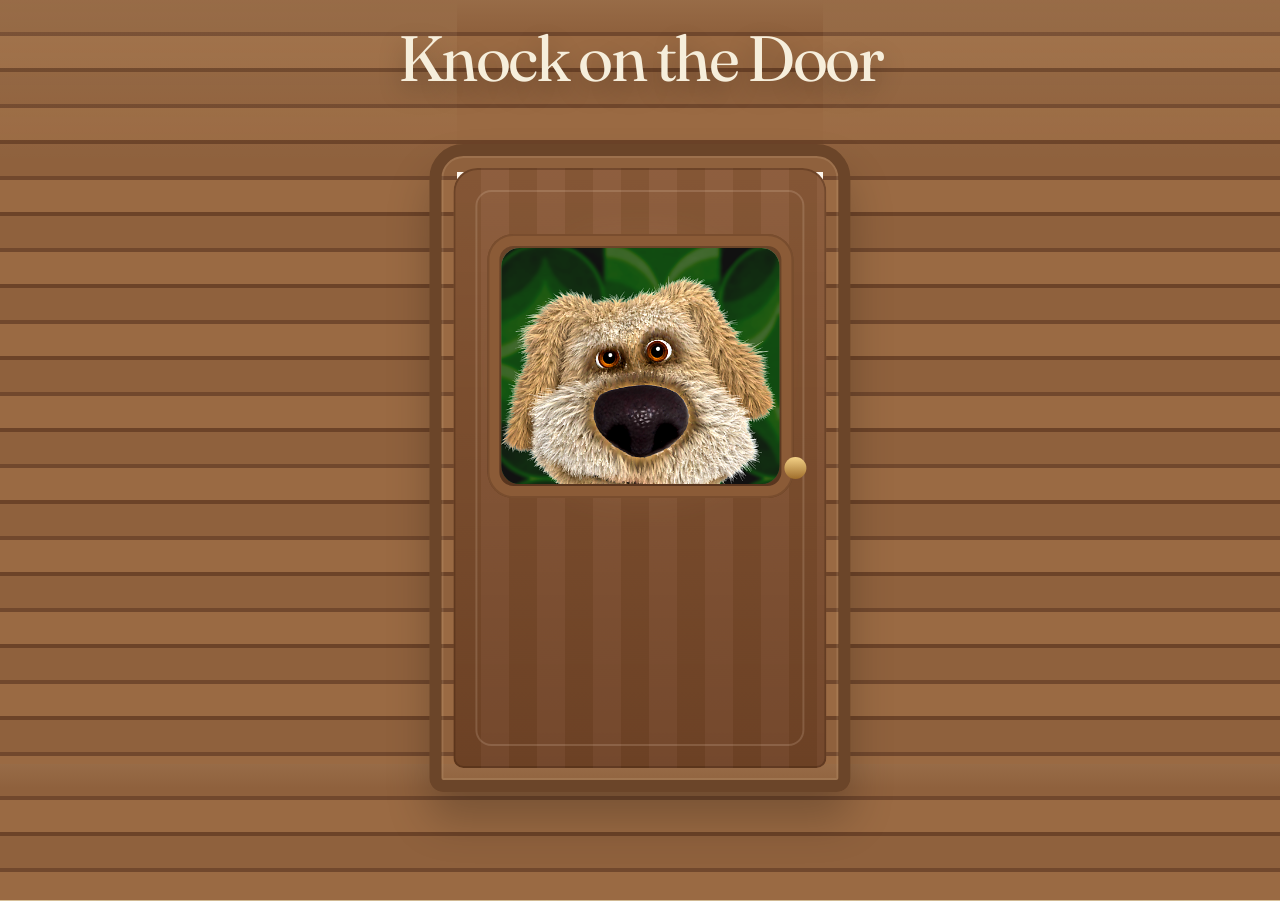
==== index.html @ afe7ed8b "Add Quarter Bentury intro microsite Create a themed birthday site with an animated cabin-door entry " ====
<!DOCTYPE html>
<html lang="en">
  <head>
    <meta charset="UTF-8" />
    <meta name="viewport" content="width=device-width, initial-scale=1.0" />
    <title>Quarter Bentury at The Land</title>
    <meta
      name="description"
      content="A mobile-friendly woodland birthday microsite for Quarter Bentury at The Land."
    />
    <link rel="preconnect" href="https://fonts.googleapis.com" />
    <link rel="preconnect" href="https://fonts.gstatic.com" crossorigin />
    <link
      href="https://fonts.googleapis.com/css2?family=DM+Sans:wght@400;500;700;800&family=Fraunces:opsz,wght@9..144,700;9..144,800&display=swap"
      rel="stylesheet"
    />
    <link rel="stylesheet" href="styles.css?v=20260330-7" />
    <link rel="stylesheet" href="main.css?v=20260330-7" />
  </head>
  <body>
    <div class="main-view intro-destination" id="mainView">
      <main class="page-shell">
        <section class="hero-card">
          <p class="eyebrow">Quarter Bentury at The Land</p>
          <h1>Welcome to the woods.</h1>
          <p class="hero-copy">
            This is the main party page for the 25th. Add your final details here, share photos,
            post directions, and make sure nobody gets lost on the way to the fire.
          </p>
        </section>

        <section class="grid">
          <article class="panel">
            <p class="eyebrow">Formal invite</p>
            <h2>The actual invitation</h2>
            <p>
              You are invited to celebrate <strong>Quarter Bentury</strong> at <strong>The Land</strong>.
              Bring layers, good energy, and the kind of stories that improve around a campfire.
            </p>
            <div class="detail-list">
              <div>
                <span>Date</span>
                <strong>Add the final date and arrival time</strong>
              </div>
              <div>
                <span>Location</span>
                <strong>Add the address, directions, and parking notes</strong>
              </div>
              <div>
                <span>RSVP</span>
                <strong>Add a phone number, email, or form link</strong>
              </div>
            </div>
          </article>

          <article class="panel">
            <p class="eyebrow">Photo links</p>
            <h2>Memory stash</h2>
            <ul class="link-list">
              <li>Add a shared album for live uploads during the party.</li>
              <li>Add a recap gallery for the best shots afterward.</li>
              <li>Add a guestbook or notes form for funny stories.</li>
            </ul>
          </article>

          <article class="panel">
            <p class="eyebrow">Field guide</p>
            <h2>What people need</h2>
            <ul class="link-list">
              <li>Parking instructions</li>
              <li>What to bring</li>
              <li>Food or drink plan</li>
              <li>Weather backup notes</li>
            </ul>
          </article>
        </section>
      </main>
    </div>

    <main class="main-stage intro-overlay" id="introOverlay">
      <div class="scene-shell">
        <div class="cabin-set" aria-hidden="true">
          <span class="wall-panel wall-top"></span>
          <span class="wall-panel wall-left"></span>
          <span class="wall-panel wall-right"></span>
          <span class="wall-panel wall-bottom"></span>
        </div>
        <p class="knock-prompt">Knock on the Door</p>

        <section class="character-stage" aria-label="Quarter Bentury entrance scene">
          <div class="door-zone">
            <span class="door-frame">
              <button class="door-leaf" id="enterSite" type="button" aria-label="Knock on the door to enter">
                <span class="door-panel"></span>
                <span class="door-window">
                  <span class="window-frame"></span>
                  <span class="window-view">
                    <img class="window-ben" src="assets/ben-head.png?v=20260330-7" alt="" />
                  </span>
                </span>
                <span class="door-knob"></span>
              </button>
              <span class="door-light"></span>
            </span>
          </div>
        </section>
      </div>
    </main>

    <script src="script.js?v=20260330-7"></script>
  </body>
</html>
---- styles.css ----
:root {
  color-scheme: light;
  --bg-top: #365b2f;
  --bg-bottom: #162414;
  --door-wood: #7a4a2a;
  --door-glow: rgba(255, 220, 146, 0.92);
}

* {
  box-sizing: border-box;
}

html,
body {
  min-height: 100%;
}

body {
  margin: 0;
  overflow: hidden;
  font-family: "DM Sans", sans-serif;
  background:
    linear-gradient(180deg, #4d311f 0%, #3b2418 100%);
}

body::before {
  content: "";
  position: fixed;
  inset: 0;
  pointer-events: none;
  background:
    radial-gradient(circle at 12% 20%, rgba(255, 255, 255, 0.08), transparent 16%),
    radial-gradient(circle at 90% 16%, rgba(255, 255, 255, 0.05), transparent 18%);
}

button {
  font: inherit;
}

.main-stage {
  position: relative;
  min-height: 100vh;
  display: grid;
  place-items: center;
  padding: 24px;
}

.intro-overlay {
  position: fixed;
  inset: 0;
  z-index: 10;
  padding: 0;
  margin: 0;
}

body.show-main .intro-overlay {
  visibility: hidden;
  pointer-events: none;
}

.intro-destination {
  position: relative;
  min-height: 100vh;
}

.scene-shell {
  position: absolute;
  inset: 0;
  width: 100%;
  min-height: 100%;
  overflow: hidden;
  --door-height: clamp(420px, 72vh, 800px);
  --door-width: calc(var(--door-height) * 0.65);
  --door-top: clamp(120px, 16vh, 180px);
  --door-bottom: calc(100% - var(--door-top) - var(--door-height));
  --frame-overlap: 28px;
  transform-origin: 50% calc(var(--door-top) + (var(--door-height) / 2));
  transition: transform 2000ms linear;
}

body.expanding .scene-shell {
  transform: scale(4.6);
}

.knock-prompt {
  position: absolute;
  top: 2%;
  left: 50%;
  z-index: 3;
  transform: translateX(-50%);
  margin: 0;
  color: #f6eedb;
  font-family: "Fraunces", serif;
  font-size: clamp(2rem, 5vw, 4rem);
  letter-spacing: -0.04em;
  text-shadow: 0 10px 26px rgba(0, 0, 0, 0.28);
}

.cabin-set,
.wall-panel {
  position: absolute;
}

.cabin-set {
  inset: 0;
  z-index: 0;
  pointer-events: none;
}

.wall-panel {
  background:
    linear-gradient(180deg, rgba(255, 232, 190, 0.08), transparent 18%),
    repeating-linear-gradient(
      180deg,
      #8f613d 0 32px,
      #71482d 32px 36px,
      #9a6a43 36px 68px,
      #6c4328 68px 72px
    );
}

.wall-top {
  left: 0;
  right: 0;
  top: 0;
  height: calc(var(--door-top) + var(--frame-overlap));
}

.wall-left {
  left: 0;
  top: 0;
  bottom: 0;
  width: calc(50% - (var(--door-width) / 2) + var(--frame-overlap));
}

.wall-right {
  right: 0;
  top: 0;
  bottom: 0;
  width: calc(50% - (var(--door-width) / 2) + var(--frame-overlap));
}

.wall-bottom {
  left: 0;
  right: 0;
  top: calc(var(--door-top) + var(--door-height) - var(--frame-overlap));
  bottom: 0;
}

.character-stage {
  position: absolute;
  inset: 0;
  z-index: 1;
}

.door-zone {
  position: absolute;
  left: 50%;
  top: var(--door-top);
  width: var(--door-width);
  height: var(--door-height);
  transform: translateX(-50%);
}

.door-frame,
.door-leaf,
.door-light,
.door-window,
.window-frame,
.window-view {
  position: absolute;
}

.door-frame {
  inset: 0;
  border-radius: 34px 34px 14px 14px;
  border: 12px solid #6b4529;
  background: transparent;
  box-shadow:
    inset 0 0 0 2px rgba(255, 229, 190, 0.12),
    0 28px 44px rgba(0, 0, 0, 0.22);
}

.door-leaf {
  inset: 12px;
  border: 0;
  padding: 0;
  cursor: pointer;
  background: transparent;
  border-radius: 24px 24px 10px 10px;
  transform-origin: left center;
  transition: transform 950ms cubic-bezier(0.2, 0.8, 0.2, 1), filter 180ms ease;
  z-index: 1;
}

.door-leaf:hover {
  filter: brightness(1.04);
}

.door-panel {
  position: absolute;
  inset: 0;
  border-radius: inherit;
  background:
    linear-gradient(180deg, rgba(255, 230, 186, 0.08), rgba(44, 23, 11, 0.18)),
    repeating-linear-gradient(90deg, var(--door-wood) 0 28px, #845334 28px 56px);
  box-shadow: inset 0 0 0 2px rgba(57, 28, 12, 0.32);
}

.door-panel,
.door-window,
.window-frame,
.window-view,
.door-knob,
.door-light {
  pointer-events: none;
}

.door-panel::before {
  content: "";
  position: absolute;
  inset: 22px;
  border: 2px solid rgba(255, 231, 202, 0.16);
  border-radius: 16px;
}

.door-window {
  left: 50%;
  top: 11%;
  width: 82%;
  height: 44%;
  transform: translateX(-50%);
}

.door-window::before {
  content: "";
  position: absolute;
  inset: -18px;
  border-radius: 34px;
  background: radial-gradient(circle, rgba(255, 224, 162, 0.22), transparent 72%);
  filter: blur(10px);
  opacity: 0.75;
  transition: opacity 700ms ease, transform 700ms ease;
}

.window-frame {
  inset: 0;
  border-radius: 26px;
  background: linear-gradient(180deg, #6b4529 0%, #57341e 100%);
  box-shadow:
    inset 0 0 0 2px rgba(87, 52, 30, 0.35),
    inset 0 0 0 12px #8b5b37;
}

.window-view {
  inset: 14px;
  overflow: hidden;
  border-radius: 18px;
  background:
    radial-gradient(circle at 50% 18%, rgba(255, 245, 216, 0.28), transparent 20%),
    linear-gradient(180deg, #98bc76 0%, #709355 50%, #4f6f3e 100%);
}

.window-view::before {
  content: "";
  position: absolute;
  inset: 0;
  background:
    radial-gradient(circle at 20% 100%, rgba(33, 57, 29, 0.5) 0 24%, transparent 25%),
    radial-gradient(circle at 50% 100%, rgba(33, 57, 29, 0.45) 0 25%, transparent 26%),
    radial-gradient(circle at 80% 100%, rgba(33, 57, 29, 0.5) 0 24%, transparent 25%);
}

.window-ben {
  position: absolute;
  left: 50%;
  top: -2%;
  width: 108%;
  max-width: none;
  transform: translateX(-50%);
  filter: drop-shadow(0 10px 18px rgba(0, 0, 0, 0.22));
}

.door-knob {
  position: absolute;
  right: 20px;
  top: 50%;
  width: 22px;
  height: 22px;
  margin-top: -11px;
  border-radius: 50%;
  background: linear-gradient(180deg, #f4d287, #9f6d2b);
}

.door-light {
  inset: 12px;
  border-radius: 24px 24px 10px 10px;
  background: radial-gradient(circle at 50% 44%, rgba(255, 220, 146, 0.18), transparent 62%);
  opacity: 0;
  transition: opacity 500ms ease;
}

body.entry-opening .door-leaf,
body.site-entered .door-leaf {
  transform: perspective(900px) rotateY(-112deg);
}

body:not(.entry-opening):not(.show-main) .door-window::before,
body:not(.entry-opening):not(.show-main) .door-light {
  opacity: 0.68;
}

body.entry-opening .door-window::before,
body.expanding .door-window::before,
body.entry-opening .door-light,
body.expanding .door-light {
  opacity: 0;
  transform: scale(1.12);
}

@media (max-width: 960px) {
  .scene-shell {
    min-height: 100vh;
    --door-height: clamp(360px, 62vh, 560px);
    --door-top: clamp(110px, 16vh, 150px);
  }

  .character-stage {
    width: 100%;
    min-height: 100vh;
  }

  .knock-prompt {
    top: 3%;
  }

  .door-window {
    width: 84%;
    height: 42%;
  }
}

@media (max-width: 640px) {
  .main-stage {
    padding: 12px;
  }

  .scene-shell {
    --door-height: clamp(320px, 54vh, 440px);
    --door-width: calc(var(--door-height) * 0.72);
    --door-top: clamp(105px, 18vh, 145px);
    --frame-overlap: 28px;
  }

  .knock-prompt {
    width: calc(100% - 24px);
    text-align: center;
    font-size: clamp(1.8rem, 9vw, 3rem);
  }

  .door-window {
    width: 86%;
    height: 44%;
  }
}
---- main.css ----
.main-view {
  --bg: #f4ede0;
  --panel: rgba(255, 249, 241, 0.88);
  --text: #24301f;
  --muted: #5f6958;
  --line: rgba(73, 81, 59, 0.12);
  --secondary: #a16a3a;
  --shadow: 0 24px 60px rgba(54, 49, 33, 0.12);
  min-height: 100vh;
  font-family: "DM Sans", sans-serif;
  color: var(--text);
  background:
    radial-gradient(circle at top, rgba(255, 255, 255, 0.45), transparent 32%),
    linear-gradient(180deg, #e4d0b2 0%, var(--bg) 42%, #d7bf98 100%);
}

.main-view .page-shell {
  width: min(1120px, calc(100% - 24px));
  margin: 0 auto;
  padding: 28px 0 40px;
}

.main-view .hero-card,
.main-view .panel {
  border: 1px solid var(--line);
  background: var(--panel);
  box-shadow: var(--shadow);
  backdrop-filter: blur(12px);
}

.main-view .hero-card {
  border-radius: 32px;
  padding: 28px;
  margin-bottom: 18px;
}

.main-view .eyebrow {
  margin: 0 0 10px;
  color: var(--secondary);
  font-size: 0.82rem;
  font-weight: 800;
  letter-spacing: 0.16em;
  text-transform: uppercase;
}

.main-view h1,
.main-view h2 {
  margin: 0;
  font-family: "Fraunces", serif;
  line-height: 0.96;
  letter-spacing: -0.04em;
}

.main-view h1 {
  font-size: clamp(3rem, 8vw, 5.5rem);
}

.main-view h2 {
  font-size: clamp(1.8rem, 4vw, 2.7rem);
}

.main-view .hero-copy,
.main-view .panel p,
.main-view .link-list li {
  color: var(--muted);
  line-height: 1.65;
}

.main-view .grid {
  display: grid;
  grid-template-columns: 1.2fr 0.9fr 0.9fr;
  gap: 18px;
}

.main-view .panel {
  border-radius: 28px;
  padding: 24px;
}

.main-view .detail-list {
  display: grid;
  gap: 14px;
  margin-top: 18px;
}

.main-view .detail-list div,
.main-view .link-list li {
  border: 1px solid var(--line);
  border-radius: 18px;
  background: rgba(255, 252, 246, 0.72);
  padding: 16px;
}

.main-view .detail-list span {
  display: block;
  color: var(--secondary);
  font-size: 0.84rem;
  font-weight: 700;
  margin-bottom: 6px;
}

.main-view .detail-list strong {
  display: block;
}

.main-view .link-list {
  list-style: none;
  padding: 0;
  margin: 18px 0 0;
  display: grid;
  gap: 14px;
}

@media (max-width: 900px) {
  .main-view .grid {
    grid-template-columns: 1fr;
  }
}

@media (max-width: 640px) {
  .main-view .page-shell {
    width: min(100% - 16px, 100%);
    padding-top: 16px;
  }

  .main-view .hero-card,
  .main-view .panel {
    padding: 18px;
    border-radius: 24px;
  }
}
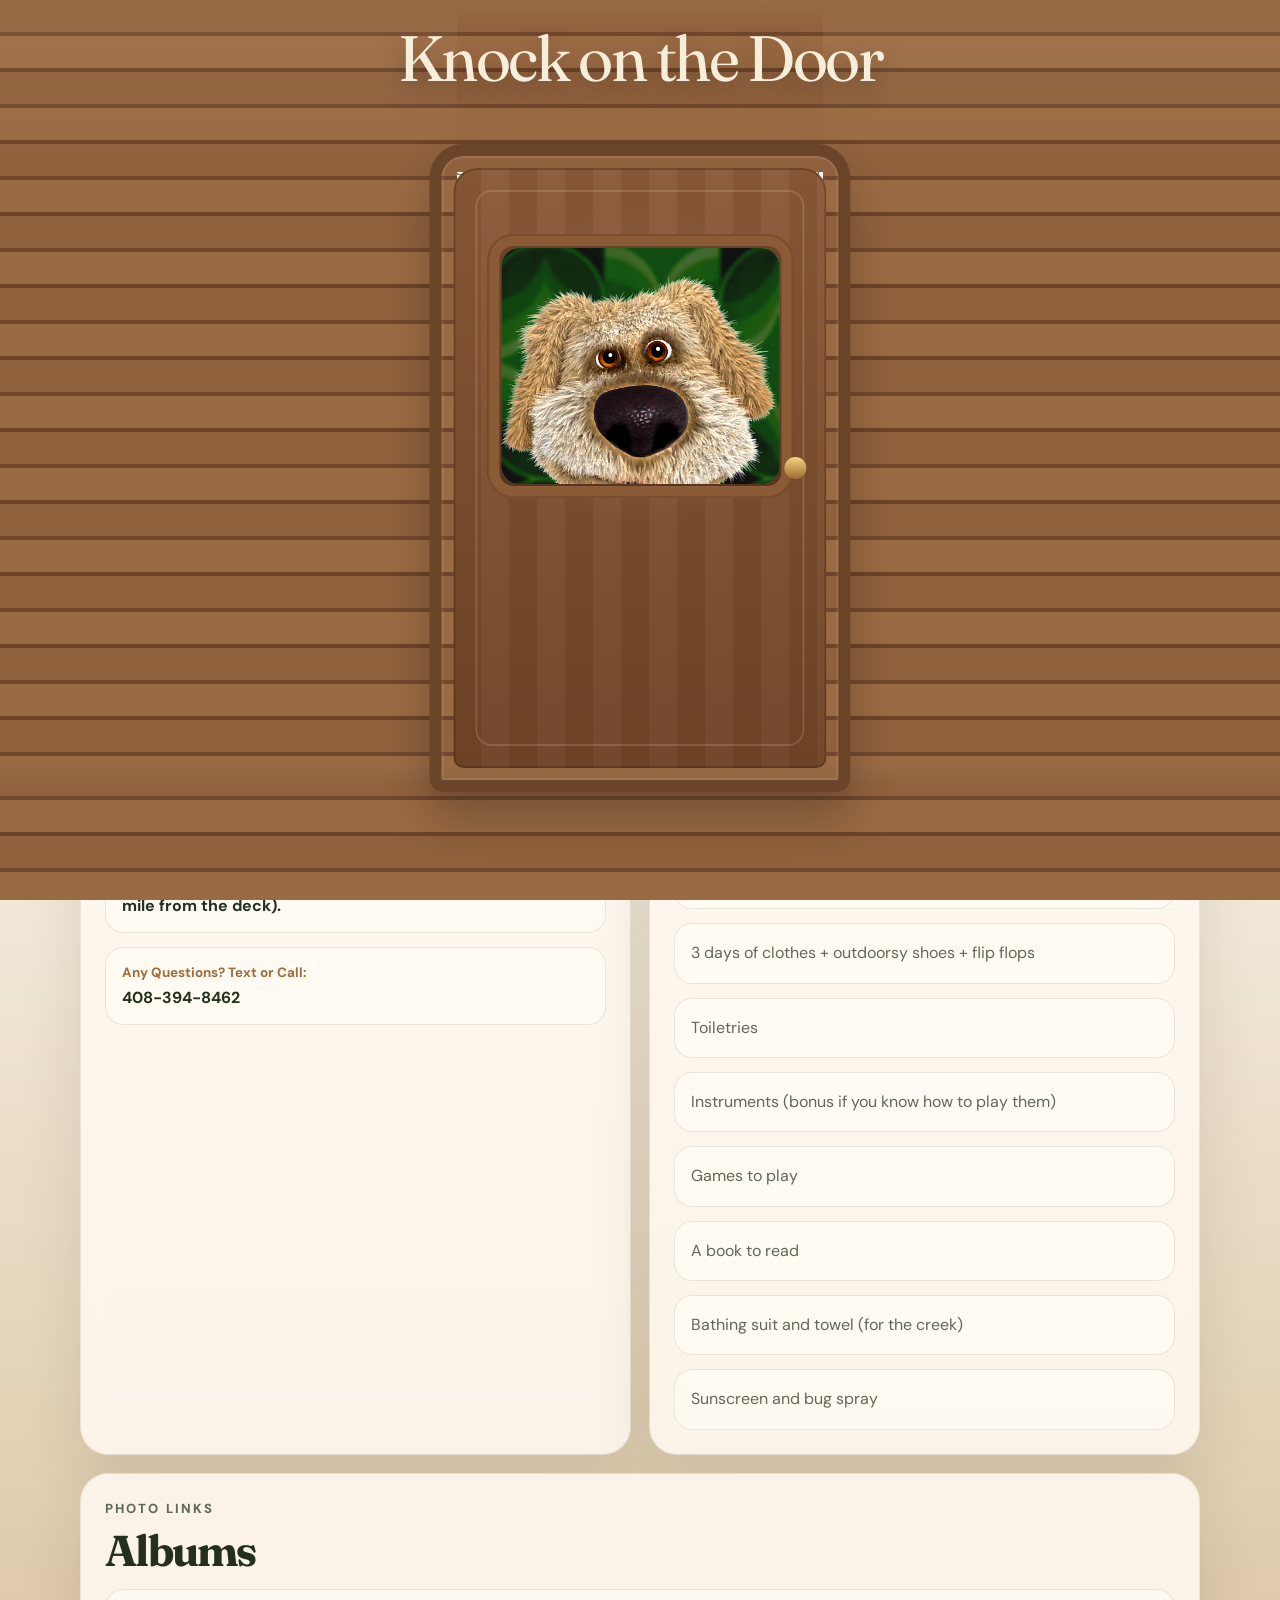
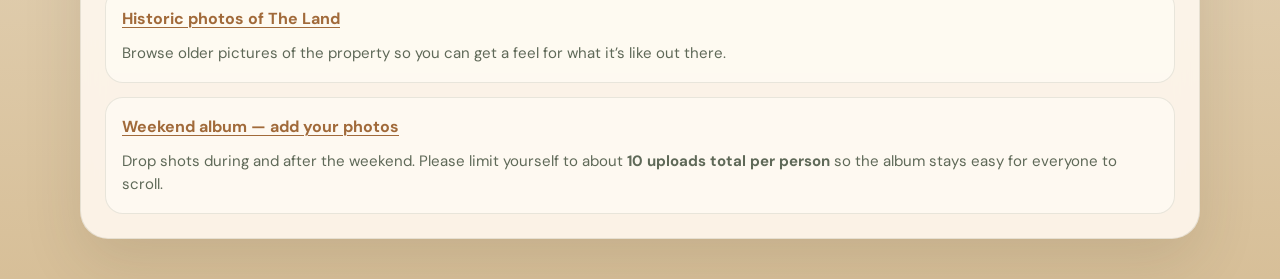
==== commit 6441b7ce: "Add shared photo albums and two-column invite layout - Place Formal invite and What to bring side by" ====
--- a/index.html
+++ b/index.html
@@ -15,62 +15,97 @@
       rel="stylesheet"
     />
     <link rel="stylesheet" href="styles.css?v=20260330-7" />
-    <link rel="stylesheet" href="main.css?v=20260330-7" />
+    <link rel="stylesheet" href="main.css?v=20260413-1" />
   </head>
   <body>
     <div class="main-view intro-destination" id="mainView">
       <main class="page-shell">
         <section class="hero-card">
-          <p class="eyebrow">Quarter Bentury at The Land</p>
-          <h1>Welcome to the woods.</h1>
+          <!-- <p class="eyebrow">You are invited to the </p> -->
+          <h1>Quarter Bentury at The Land</h1>
           <p class="hero-copy">
-            This is the main party page for the 25th. Add your final details here, share photos,
-            post directions, and make sure nobody gets lost on the way to the fire.
+            Come celebrate my 25th birthday in the Santa Cruz Mountains! This year, my birthday falls on a 3 day weekend - also happy Juneteenth everyone - and I'm inviting all my friends to go camping at a big deck in the woods. 
+            This website is meant to brush aside the mundanity of another Partiful blast and invoke a feeling of awe in all invitees such that they can't help but be compelled to participate.
           </p>
         </section>
 
         <section class="grid">
           <article class="panel">
             <p class="eyebrow">Formal invite</p>
-            <h2>The actual invitation</h2>
+            <h2>Quick Info</h2>
             <p>
-              You are invited to celebrate <strong>Quarter Bentury</strong> at <strong>The Land</strong>.
-              Bring layers, good energy, and the kind of stories that improve around a campfire.
-            </p>
+              I'm hoping to gather all my friends at this incredible spot in the woods and spend a few days playing games, jamming out, tossing dice, walking creeks, and eating good. Not much of a strict itinerary but if you have any suggestions let me know!           </p>
             <div class="detail-list">
               <div>
                 <span>Date</span>
-                <strong>Add the final date and arrival time</strong>
+                <strong>Thursday, June 18 to Sunday, June 21</strong>
               </div>
               <div>
                 <span>Location</span>
-                <strong>Add the address, directions, and parking notes</strong>
+                <strong>300 Diablo Road, La Honda</strong>
               </div>
               <div>
-                <span>RSVP</span>
-                <strong>Add a phone number, email, or form link</strong>
+                <span>Getting There</span>
+                <strong>The deck is in a gated community the end of a long dirt with no cell service. You'll be fine, don't worry.</strong>
+              </div>
+              <div>
+                <span>Connection</span>
+                <strong>No cell service. There is wifi and a landline at the house (1/4 mile from the deck).</strong>
+              </div>
+              <div>
+                <span>Any Questions? Text or Call:</span>
+                <strong>408-394-8462</strong>
               </div>
             </div>
           </article>
 
           <article class="panel">
-            <p class="eyebrow">Photo links</p>
-            <h2>Memory stash</h2>
+            <h2 class="eyebrow">What to bring</h2>
+            <p>The Land has a good amount of supplies to support us. We will have speakers, lights, BBQs, pots/pans/dishes, running water (not potable), gas stoves, and rudimentary outhouses. Below is a list of things you will need to pack.</p>
             <ul class="link-list">
-              <li>Add a shared album for live uploads during the party.</li>
-              <li>Add a recap gallery for the best shots afterward.</li>
-              <li>Add a guestbook or notes form for funny stories.</li>
+              <li>A tent, sleeping bag, and pillow</li>
+              <li>Sleeping pad or air mattress</li>
+              <li>Drinking Water</li>
+              <li>Food and drinks</li>
+              <li>A cooler for your food and drinks</li>
+              <li>Ice for your cooler for your food and drinks</li>
+              <li>3 days of clothes + outdoorsy shoes + flip flops</li>
+              <li>Toiletries</li>
+              <li>Instruments (bonus if you know how to play them)</li>
+              <li>Games to play</li>
+              <li>A book to read</li>
+              <li>Bathing suit and towel (for the creek)</li>
+              <li>Sunscreen and bug spray</li>
             </ul>
           </article>
 
-          <article class="panel">
-            <p class="eyebrow">Field guide</p>
-            <h2>What people need</h2>
-            <ul class="link-list">
-              <li>Parking instructions</li>
-              <li>What to bring</li>
-              <li>Food or drink plan</li>
-              <li>Weather backup notes</li>
+          <article class="panel panel--full">
+            <p class="eyebrow">Photo links</p>
+            <h2>Albums</h2>
+            <ul class="link-list link-list--albums">
+              <li>
+                <a
+                  href="https://photos.app.goo.gl/fQgkT5LSci4t2pbYA"
+                  target="_blank"
+                  rel="noopener noreferrer"
+                  >Historic photos of The Land</a>
+                <p>
+                  Browse older pictures of the property so you can get a feel for what it’s like out
+                  there.
+                </p>
+              </li>
+              <li>
+                <a
+                  href="https://photos.app.goo.gl/rozMMEJNyHc1gnii9"
+                  target="_blank"
+                  rel="noopener noreferrer"
+                  >Weekend album — add your photos</a>
+                <p>
+                  Drop shots during and after the weekend. Please limit yourself to about
+                  <strong>10 uploads total per person</strong> so the album stays easy for everyone
+                  to scroll.
+                </p>
+              </li>
             </ul>
           </article>
         </section>
@@ -107,6 +142,7 @@
       </div>
     </main>
 
-    <script src="script.js?v=20260330-7"></script>
+    <audio id="doorYes" preload="auto" src="yes.mp3"></audio>
+    <script src="script.js?v=20260330-8"></script>
   </body>
 </html>
--- a/styles.css
+++ b/styles.css
@@ -271,6 +271,23 @@
     radial-gradient(circle at 80% 100%, rgba(33, 57, 29, 0.5) 0 24%, transparent 25%);
 }
 
+.window-view::after {
+  content: "";
+  position: absolute;
+  inset: 0;
+  background:
+    radial-gradient(circle at 22% 24%, rgba(255, 255, 255, 0.22) 0 8%, transparent 9%),
+    radial-gradient(circle at 74% 68%, rgba(255, 255, 255, 0.14) 0 7%, transparent 8%),
+    repeating-linear-gradient(
+      135deg,
+      rgba(255, 255, 255, 0.05) 0 6px,
+      rgba(255, 255, 255, 0) 6px 12px
+    ),
+    linear-gradient(180deg, #b0b0b0 0%, #8f8f8f 100%);
+  opacity: 0;
+  transition: opacity 400ms ease;
+}
+
 .window-ben {
   position: absolute;
   left: 50%;
@@ -279,6 +296,7 @@
   max-width: none;
   transform: translateX(-50%);
   filter: drop-shadow(0 10px 18px rgba(0, 0, 0, 0.22));
+  transition: filter 400ms ease, opacity 400ms ease;
 }
 
 .door-knob {
@@ -318,6 +336,19 @@
   transform: scale(1.12);
 }
 
+body.entry-opening .window-view::after,
+body.expanding .window-view::after,
+body.site-entered .window-view::after {
+  opacity: 1;
+}
+
+body.entry-opening .window-ben,
+body.expanding .window-ben,
+body.site-entered .window-ben {
+  opacity: 0;
+  filter: grayscale(1) brightness(0.72);
+}
+
 @media (max-width: 960px) {
   .scene-shell {
     min-height: 100vh;
--- a/main.css
+++ b/main.css
@@ -68,8 +68,12 @@
 
 .main-view .grid {
   display: grid;
-  grid-template-columns: 1.2fr 0.9fr 0.9fr;
+  grid-template-columns: 1fr 1fr;
   gap: 18px;
+}
+
+.main-view .panel--full {
+  grid-column: 1 / -1;
 }
 
 .main-view .panel {
@@ -111,6 +115,27 @@
   gap: 14px;
 }
 
+.main-view .panel a {
+  color: var(--secondary);
+  font-weight: 700;
+  text-decoration: underline;
+  text-decoration-thickness: 1px;
+  text-underline-offset: 3px;
+}
+
+.main-view .panel a:hover {
+  color: var(--text);
+}
+
+.main-view .link-list--albums li p {
+  margin: 10px 0 0;
+  padding: 0;
+  border: none;
+  background: transparent;
+  font-size: 0.94rem;
+  line-height: 1.55;
+}
+
 @media (max-width: 900px) {
   .main-view .grid {
     grid-template-columns: 1fr;
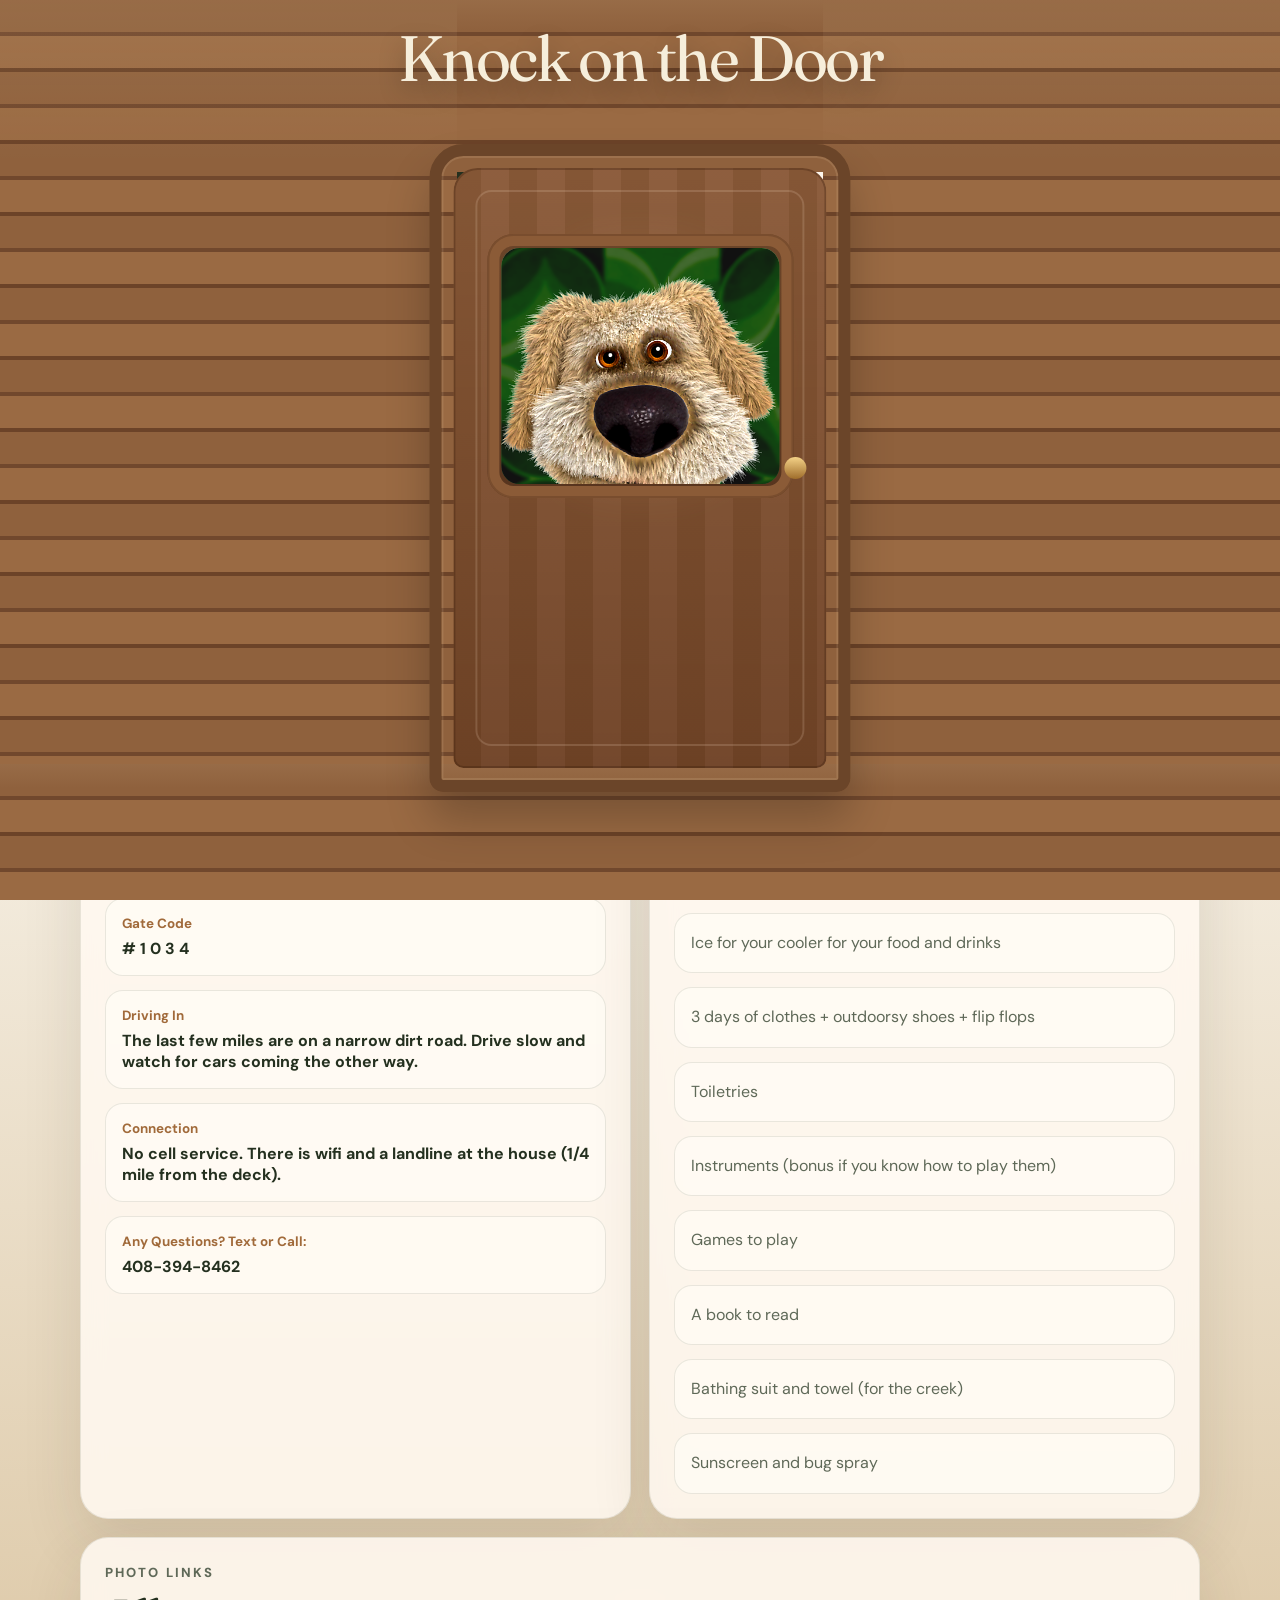
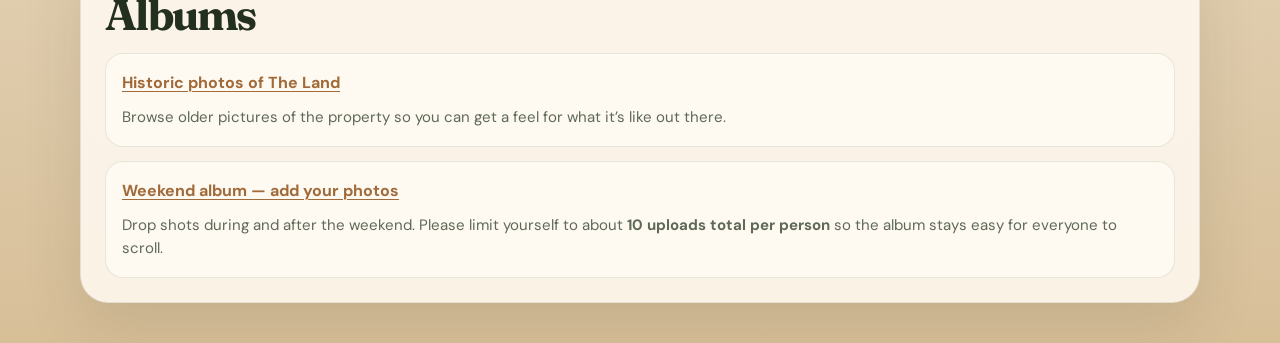
==== commit d075d1a4: "Add multipage nav, Voices/History/Photos, carousel, and menu polish - New pages: invitees (What Peop" ====
--- a/index.html
+++ b/index.html
@@ -15,17 +15,70 @@
       rel="stylesheet"
     />
     <link rel="stylesheet" href="styles.css?v=20260330-7" />
-    <link rel="stylesheet" href="main.css?v=20260413-1" />
+    <link rel="stylesheet" href="main.css?v=20260414-1" />
   </head>
   <body>
+    <script>
+      (function () {
+        try {
+          if (sessionStorage.getItem("qb1-bypass-home-intro") === "1") {
+            document.body.classList.add("show-main", "site-entered");
+            document.body.style.overflow = "auto";
+          }
+        } catch (e) {}
+      })();
+    </script>
     <div class="main-view intro-destination" id="mainView">
+      <div class="nav-chrome">
+        <button
+          class="nav-toggle"
+          type="button"
+          aria-label="Open menu"
+          aria-expanded="false"
+          aria-controls="site-drawer"
+        >
+          <span class="nav-toggle-bars" aria-hidden="true"></span>
+        </button>
+      </div>
+
+      <div class="nav-backdrop" hidden aria-hidden="true"></div>
+      <aside
+        id="site-drawer"
+        class="nav-drawer"
+        role="dialog"
+        aria-modal="true"
+        aria-label="Site menu"
+        aria-hidden="true"
+        hidden
+      >
+        <div class="nav-drawer-head">
+          <span class="nav-drawer-title">Menu</span>
+          <button class="nav-drawer-close" type="button" aria-label="Close menu">×</button>
+        </div>
+        <nav class="nav-drawer-nav" aria-label="Main navigation">
+          <a href="index.html" aria-current="page">Invite</a>
+          <a href="invitees.html">Voices</a>
+          <a href="history.html">The Land</a>
+          <a href="photos.html">Photos</a>
+        </nav>
+      </aside>
+
       <main class="page-shell">
+        <header class="site-top-bar">
+          <a class="site-top-brand" href="index.html">Quarter Bentury</a>
+          <nav class="site-top-links" aria-label="Main navigation">
+            <a href="index.html" aria-current="page">Invite</a>
+            <a href="invitees.html">Voices</a>
+            <a href="history.html">The Land</a>
+            <a href="photos.html">Photos</a>
+          </nav>
+        </header>
         <section class="hero-card">
           <!-- <p class="eyebrow">You are invited to the </p> -->
           <h1>Quarter Bentury at The Land</h1>
           <p class="hero-copy">
             Come celebrate my 25th birthday in the Santa Cruz Mountains! This year, my birthday falls on a 3 day weekend - also happy Juneteenth everyone - and I'm inviting all my friends to go camping at a big deck in the woods. 
-            This website is meant to brush aside the mundanity of another Partiful blast and invoke a feeling of awe in all invitees such that they can't help but be compelled to participate.
+            This website is meant to brush aside the mundanity of another Partiful blast and invoke a feeling of awe in all invitees.
           </p>
         </section>
 
@@ -34,7 +87,7 @@
             <p class="eyebrow">Formal invite</p>
             <h2>Quick Info</h2>
             <p>
-              I'm hoping to gather all my friends at this incredible spot in the woods and spend a few days playing games, jamming out, tossing dice, walking creeks, and eating good. Not much of a strict itinerary but if you have any suggestions let me know!           </p>
+              I'm hoping to gather all my friends in the woods and spend a few days playing games, jamming out, tossing dice, walking creeks, hacking sack, and eating. Not much of a strict itinerary but if you have any suggestions let me know.           </p>
             <div class="detail-list">
               <div>
                 <span>Date</span>
@@ -47,6 +100,14 @@
               <div>
                 <span>Getting There</span>
                 <strong>The deck is in a gated community the end of a long dirt with no cell service. You'll be fine, don't worry.</strong>
+              </div>
+              <div>
+                <span>Gate Code</span>
+                <strong> # 1 0 3 4</strong>
+              </div>
+              <div>
+                <span>Driving In</span>
+                <strong>The last few miles are on a narrow dirt road. Drive slow and watch for cars coming the other way.</strong>
               </div>
               <div>
                 <span>Connection</span>
@@ -143,6 +204,7 @@
     </main>
 
     <audio id="doorYes" preload="auto" src="yes.mp3"></audio>
+    <script src="nav.js?v=20260413-2"></script>
     <script src="script.js?v=20260330-8"></script>
   </body>
 </html>
--- a/main.css
+++ b/main.css
@@ -1,3 +1,18 @@
+body.sub-page {
+  overflow: auto;
+  background:
+    radial-gradient(circle at top, rgba(255, 255, 255, 0.45), transparent 32%),
+    linear-gradient(180deg, #e4d0b2 0%, #f4ede0 42%, #d7bf98 100%);
+}
+
+body.nav-drawer-open {
+  overflow: hidden;
+}
+
+body.show-main.nav-drawer-open {
+  overflow: hidden;
+}
+
 .main-view {
   --bg: #f4ede0;
   --panel: rgba(255, 249, 241, 0.88);
@@ -7,6 +22,9 @@
   --secondary: #a16a3a;
   --shadow: 0 24px 60px rgba(54, 49, 33, 0.12);
   min-height: 100vh;
+  position: relative;
+  z-index: 0;
+  isolation: isolate;
   font-family: "DM Sans", sans-serif;
   color: var(--text);
   background:
@@ -17,7 +35,7 @@
 .main-view .page-shell {
   width: min(1120px, calc(100% - 24px));
   margin: 0 auto;
-  padding: 28px 0 40px;
+  padding: 12px 0 40px;
 }
 
 .main-view .hero-card,
@@ -140,12 +158,21 @@
   .main-view .grid {
     grid-template-columns: 1fr;
   }
+
+  .main-view .page-shell {
+    padding-top: calc(10px + 50px);
+  }
+}
+
+@media (min-width: 901px) {
+  .main-view .page-shell {
+    padding-top: 8px;
+  }
 }
 
 @media (max-width: 640px) {
   .main-view .page-shell {
     width: min(100% - 16px, 100%);
-    padding-top: 16px;
   }
 
   .main-view .hero-card,
@@ -154,3 +181,362 @@
     border-radius: 24px;
   }
 }
+
+/* —— Site navigation: desktop top bar; mobile hamburger. Both sit in .main-view,
+   * which stacks below the intro overlay, so the door scene fully covers the UI
+   * until the overlay is dismissed. */
+
+.site-top-bar {
+  display: none;
+  position: sticky;
+  top: 6px;
+  z-index: 3;
+  flex-wrap: wrap;
+  align-items: center;
+  justify-content: space-between;
+  gap: 12px 20px;
+  margin: 0 0 20px;
+  padding: 14px 20px;
+  border: 1px solid var(--line);
+  border-radius: 24px;
+  background: var(--panel);
+  box-shadow: var(--shadow);
+  backdrop-filter: blur(12px);
+}
+
+@media (min-width: 901px) {
+  .site-top-bar {
+    display: flex;
+  }
+}
+
+.site-top-brand {
+  font-family: "Fraunces", serif;
+  font-weight: 800;
+  font-size: 1.1rem;
+  letter-spacing: -0.03em;
+  color: var(--text);
+  text-decoration: none;
+  white-space: nowrap;
+}
+
+.site-top-brand:hover {
+  color: var(--secondary);
+}
+
+.site-top-links {
+  display: flex;
+  flex-wrap: wrap;
+  align-items: center;
+  justify-content: flex-end;
+  gap: 4px 8px;
+}
+
+.site-top-links a {
+  display: inline-block;
+  font-size: 0.9rem;
+  font-weight: 700;
+  color: var(--muted);
+  text-decoration: none;
+  padding: 8px 12px;
+  border-radius: 12px;
+  transition: color 0.15s ease, background 0.15s ease;
+}
+
+.site-top-links a:hover,
+.site-top-links a:focus-visible {
+  color: var(--text);
+  background: rgba(255, 255, 255, 0.5);
+  outline: none;
+}
+
+.site-top-links a[aria-current="page"] {
+  color: var(--secondary);
+  background: rgba(255, 252, 246, 0.85);
+  box-shadow: inset 0 0 0 1px rgba(161, 106, 58, 0.35);
+}
+
+.nav-chrome {
+  position: fixed;
+  top: 12px;
+  left: 12px;
+  z-index: 2;
+  margin: 0;
+  padding: 0;
+  border: none;
+  background: none;
+  box-shadow: none;
+  pointer-events: auto;
+}
+
+@media (min-width: 901px) {
+  .nav-chrome {
+    display: none;
+  }
+}
+
+.nav-toggle {
+  width: 42px;
+  height: 42px;
+  padding: 0;
+  border: 1px solid var(--line);
+  border-radius: 14px;
+  background: rgba(255, 252, 246, 0.94);
+  color: var(--text);
+  cursor: pointer;
+  display: inline-flex;
+  align-items: center;
+  justify-content: center;
+  box-shadow: 0 6px 20px rgba(54, 49, 33, 0.12);
+  transition: background 0.15s ease, border-color 0.15s ease, box-shadow 0.15s ease;
+}
+
+.nav-toggle:hover {
+  background: rgba(255, 255, 255, 0.95);
+  border-color: rgba(73, 81, 59, 0.22);
+}
+
+.nav-toggle-bars,
+.nav-toggle-bars::before,
+.nav-toggle-bars::after {
+  display: block;
+  width: 18px;
+  height: 2px;
+  border-radius: 1px;
+  background: var(--text);
+  position: relative;
+}
+
+.nav-toggle-bars::before,
+.nav-toggle-bars::after {
+  content: "";
+  position: absolute;
+  left: 0;
+}
+
+.nav-toggle-bars::before {
+  top: -6px;
+}
+
+.nav-toggle-bars::after {
+  top: 6px;
+}
+
+.nav-backdrop {
+  position: fixed;
+  inset: 0;
+  z-index: 40;
+  background: rgba(36, 48, 31, 0.35);
+  backdrop-filter: blur(2px);
+}
+
+.nav-drawer {
+  position: fixed;
+  top: 0;
+  left: 0;
+  z-index: 50;
+  width: min(88vw, 300px);
+  height: 100vh;
+  height: 100dvh;
+  padding: 20px 18px 28px;
+  border-right: 1px solid var(--line);
+  background: rgba(255, 249, 241, 0.98);
+  box-shadow: 12px 0 40px rgba(54, 49, 33, 0.18);
+  transform: translateX(-102%);
+  transition: transform 0.28s ease;
+}
+
+.nav-drawer:not([hidden]) {
+  transform: translateX(0);
+}
+
+.nav-drawer-head {
+  display: flex;
+  align-items: center;
+  justify-content: space-between;
+  margin-bottom: 20px;
+  padding-bottom: 14px;
+  border-bottom: 1px solid var(--line);
+}
+
+.nav-drawer-title {
+  font-family: "Fraunces", serif;
+  font-weight: 800;
+  font-size: 1.25rem;
+  color: var(--text);
+}
+
+.nav-drawer-close {
+  width: 40px;
+  height: 40px;
+  border: none;
+  border-radius: 12px;
+  background: rgba(255, 252, 246, 0.9);
+  color: var(--text);
+  font-size: 1.5rem;
+  line-height: 1;
+  cursor: pointer;
+}
+
+.nav-drawer-close:hover {
+  background: rgba(255, 255, 255, 1);
+}
+
+.nav-drawer-nav {
+  display: flex;
+  flex-direction: column;
+  gap: 6px;
+}
+
+.nav-drawer-nav a {
+  display: block;
+  padding: 14px 14px;
+  border-radius: 16px;
+  border: 1px solid var(--line);
+  background: rgba(255, 252, 246, 0.72);
+  color: var(--text);
+  font-weight: 700;
+  text-decoration: none;
+}
+
+.nav-drawer-nav a:hover,
+.nav-drawer-nav a:focus-visible {
+  border-color: rgba(161, 106, 58, 0.45);
+  outline: none;
+}
+
+.nav-drawer-nav a[aria-current="page"] {
+  border-color: var(--secondary);
+  color: var(--secondary);
+  background: rgba(255, 252, 246, 0.95);
+}
+
+/* —— Inner pages —— */
+
+.hero-card--compact h1 {
+  font-size: clamp(2.2rem, 6vw, 3.6rem);
+}
+
+.invitee-grid {
+  display: grid;
+  grid-template-columns: repeat(auto-fill, minmax(260px, 1fr));
+  gap: 18px;
+}
+
+.invitee-card h2 {
+  margin-top: 16px;
+  font-size: clamp(1.35rem, 3vw, 1.75rem);
+}
+
+.invitee-photo {
+  width: 100%;
+  aspect-ratio: 1;
+  object-fit: cover;
+  border-radius: 20px;
+  border: 1px solid var(--line);
+  display: block;
+}
+
+.invitee-quote {
+  margin: 12px 0 0;
+  padding: 0;
+  border: none;
+  font-size: 0.98rem;
+  line-height: 1.6;
+  color: var(--muted);
+  font-style: italic;
+}
+
+.history-body h2 {
+  margin-top: 1.4em;
+  font-size: clamp(1.35rem, 3vw, 1.85rem);
+}
+
+.history-body h2:first-child {
+  margin-top: 0;
+}
+
+.history-body p {
+  margin: 0.75em 0 0;
+}
+
+/* —— Carousel —— */
+
+.panel--carousel {
+  padding: 16px;
+}
+
+.carousel-viewport {
+  overflow-x: auto;
+  scroll-snap-type: x mandatory;
+  scroll-behavior: smooth;
+  border-radius: 22px;
+  border: 1px solid var(--line);
+  background: rgba(0, 0, 0, 0.04);
+  -webkit-overflow-scrolling: touch;
+}
+
+.carousel-track {
+  display: flex;
+}
+
+.carousel-slide {
+  flex: 0 0 100%;
+  scroll-snap-align: start;
+  margin: 0;
+}
+
+.carousel-slide img {
+  width: 100%;
+  height: auto;
+  display: block;
+}
+
+.carousel-controls {
+  display: flex;
+  align-items: center;
+  justify-content: space-between;
+  gap: 12px;
+  margin-top: 14px;
+  padding: 0 4px;
+}
+
+.carousel-btn {
+  flex: 0 0 auto;
+  width: 44px;
+  height: 44px;
+  border-radius: 14px;
+  border: 1px solid var(--line);
+  background: rgba(255, 252, 246, 0.9);
+  color: var(--text);
+  font-size: 1.4rem;
+  line-height: 1;
+  cursor: pointer;
+}
+
+.carousel-btn:hover {
+  background: rgba(255, 255, 255, 1);
+}
+
+.carousel-dots {
+  display: flex;
+  flex-wrap: wrap;
+  gap: 8px;
+  justify-content: center;
+  flex: 1;
+}
+
+.carousel-dot {
+  width: 8px;
+  height: 8px;
+  padding: 0;
+  border: none;
+  border-radius: 50%;
+  background: rgba(95, 105, 88, 0.35);
+  cursor: pointer;
+}
+
+.carousel-dot.is-active {
+  background: var(--secondary);
+  transform: scale(1.15);
+}
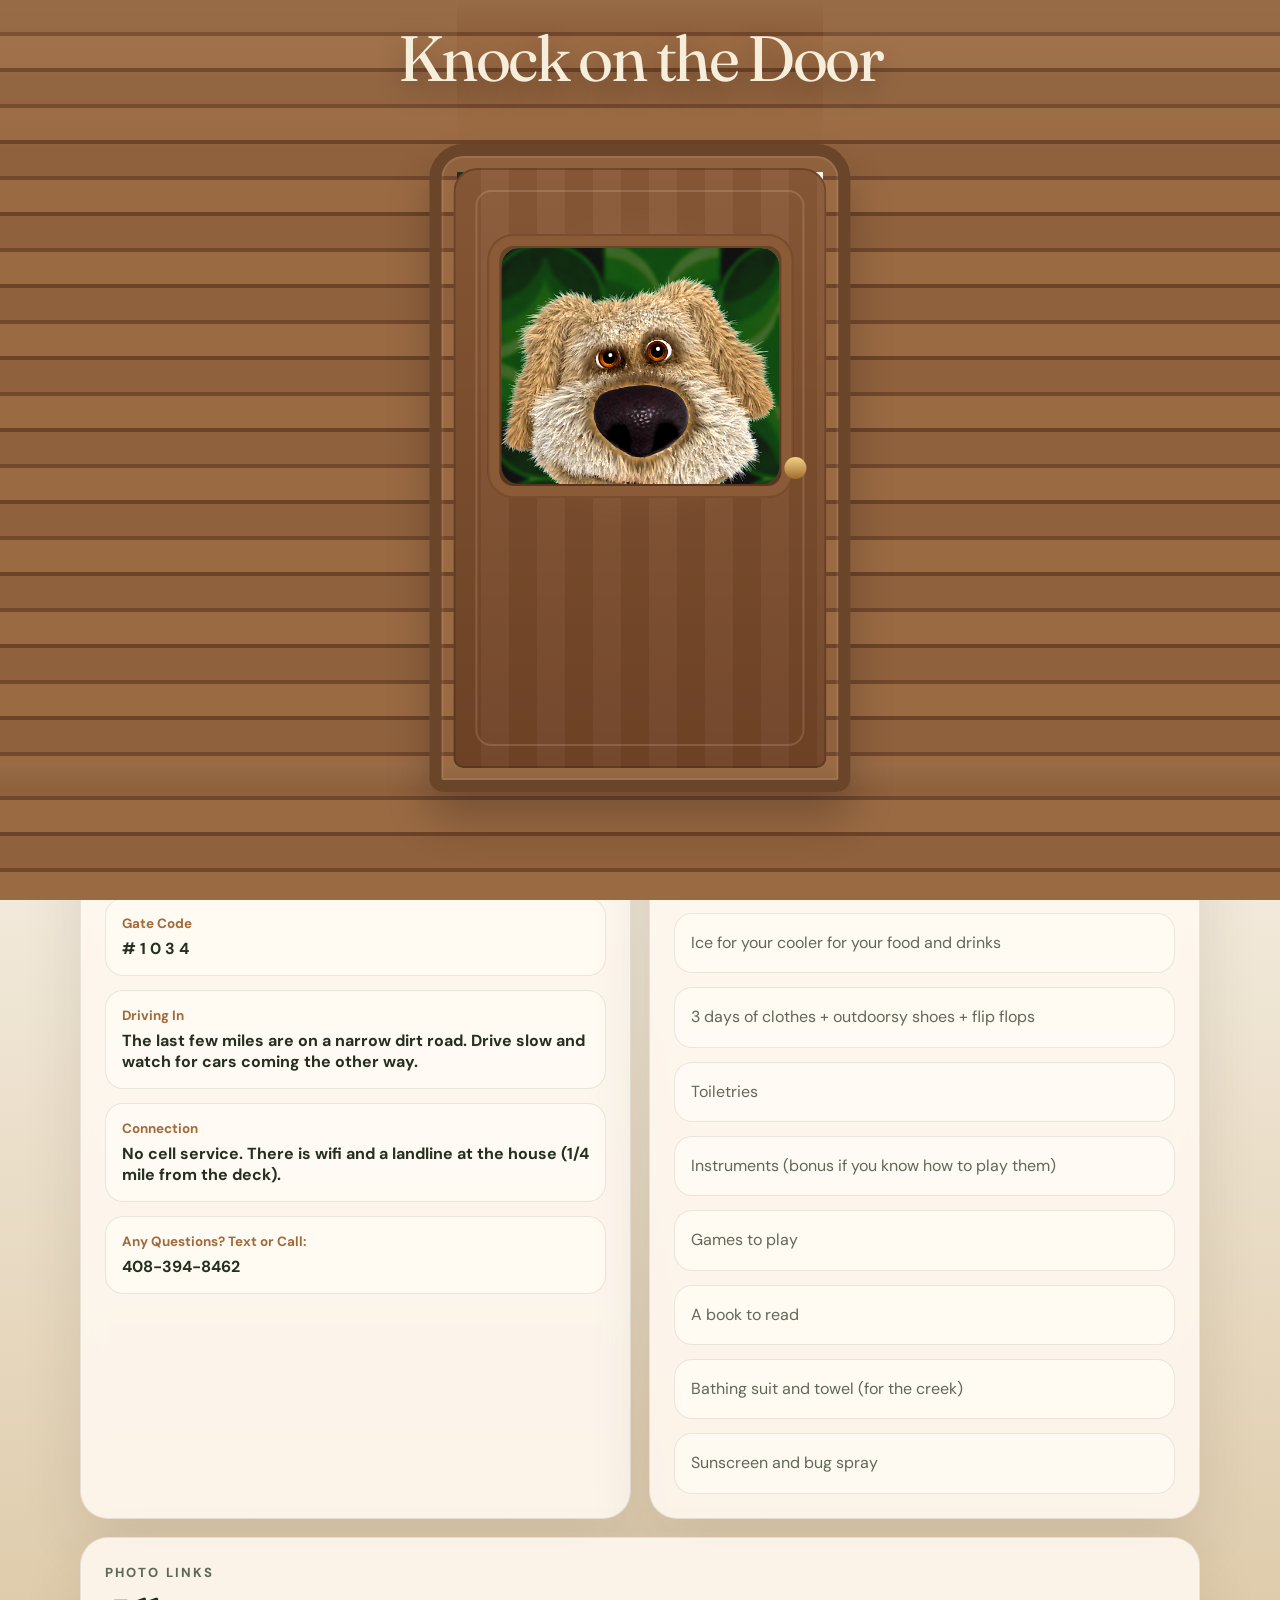
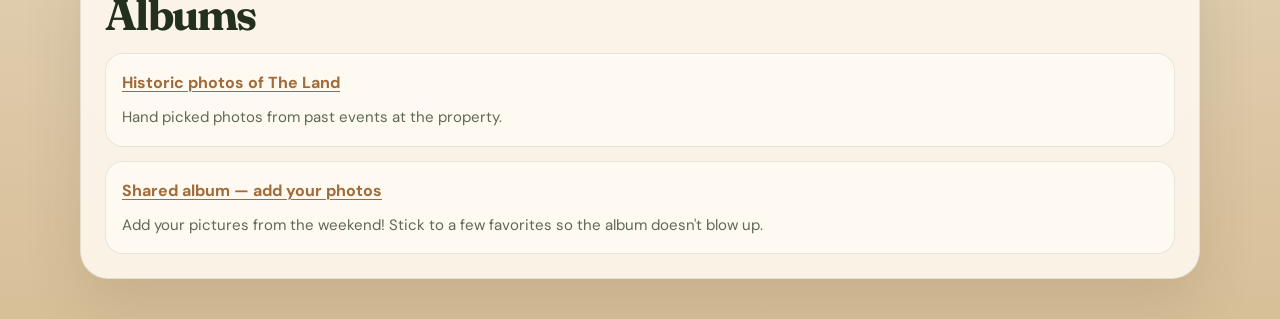
==== commit 2819d81e: "Guide page with qbg PNG; sync script; site polish - Add guide.html: inline field guide image (assets" ====
--- a/index.html
+++ b/index.html
@@ -15,7 +15,7 @@
       rel="stylesheet"
     />
     <link rel="stylesheet" href="styles.css?v=20260330-7" />
-    <link rel="stylesheet" href="main.css?v=20260414-1" />
+    <link rel="stylesheet" href="main.css?v=20260427-2" />
   </head>
   <body>
     <script>
@@ -60,6 +60,7 @@
           <a href="invitees.html">Voices</a>
           <a href="history.html">The Land</a>
           <a href="photos.html">Photos</a>
+          <a href="guide.html">Guide</a>
         </nav>
       </aside>
 
@@ -71,6 +72,7 @@
             <a href="invitees.html">Voices</a>
             <a href="history.html">The Land</a>
             <a href="photos.html">Photos</a>
+            <a href="guide.html">Guide</a>
           </nav>
         </header>
         <section class="hero-card">
@@ -151,8 +153,7 @@
                   rel="noopener noreferrer"
                   >Historic photos of The Land</a>
                 <p>
-                  Browse older pictures of the property so you can get a feel for what it’s like out
-                  there.
+                  Hand picked photos from past events at the property.
                 </p>
               </li>
               <li>
@@ -160,11 +161,10 @@
                   href="https://photos.app.goo.gl/rozMMEJNyHc1gnii9"
                   target="_blank"
                   rel="noopener noreferrer"
-                  >Weekend album — add your photos</a>
+                  >Shared album — add your photos</a>
                 <p>
-                  Drop shots during and after the weekend. Please limit yourself to about
-                  <strong>10 uploads total per person</strong> so the album stays easy for everyone
-                  to scroll.
+                  Add your pictures from the weekend! Stick to a few favorites so the album doesn't
+                  blow up.
                 </p>
               </li>
             </ul>
--- a/main.css
+++ b/main.css
@@ -460,6 +460,81 @@
   margin: 0.75em 0 0;
 }
 
+.download-panel h2 {
+  margin: 0 0 12px;
+  font-size: clamp(1.35rem, 3vw, 1.85rem);
+}
+
+.download-panel p {
+  margin: 0.75em 0 0;
+}
+
+.download-panel p:first-of-type {
+  margin-top: 0;
+}
+
+.main-view .panel code {
+  font-family: ui-monospace, "Cascadia Code", "SF Mono", Menlo, monospace;
+  font-size: 0.88em;
+  padding: 2px 8px;
+  border-radius: 8px;
+  background: rgba(36, 48, 31, 0.06);
+  color: var(--text);
+}
+
+.download-cta {
+  display: inline-flex;
+  align-items: center;
+  justify-content: center;
+  margin-top: 18px;
+  padding: 14px 24px;
+  border-radius: 18px;
+  border: 1px solid var(--line);
+  background: rgba(255, 252, 246, 0.95);
+  color: var(--secondary);
+  font-weight: 800;
+  font-size: 1rem;
+  text-decoration: none;
+  box-shadow: var(--shadow);
+  transition: border-color 0.15s ease, color 0.15s ease, background 0.15s ease;
+}
+
+.download-cta:hover {
+  border-color: rgba(161, 106, 58, 0.45);
+  background: rgba(255, 255, 255, 0.98);
+  color: var(--text);
+}
+
+.download-note {
+  margin-top: 16px !important;
+  font-size: 0.92rem;
+  color: var(--muted);
+}
+
+.guide-preview-wrap {
+  margin-top: 20px;
+  border-radius: 22px;
+  border: 1px solid var(--line);
+  background: rgba(255, 252, 246, 0.6);
+  overflow: auto;
+  max-height: min(85vh, 900px);
+  box-shadow: inset 0 0 0 1px rgba(255, 255, 255, 0.35);
+}
+
+.guide-preview {
+  display: block;
+  width: 100%;
+  height: auto;
+}
+
+.guide-download-row {
+  display: flex;
+  flex-wrap: wrap;
+  align-items: center;
+  gap: 14px;
+  margin-top: 20px;
+}
+
 /* —— Carousel —— */
 
 .panel--carousel {
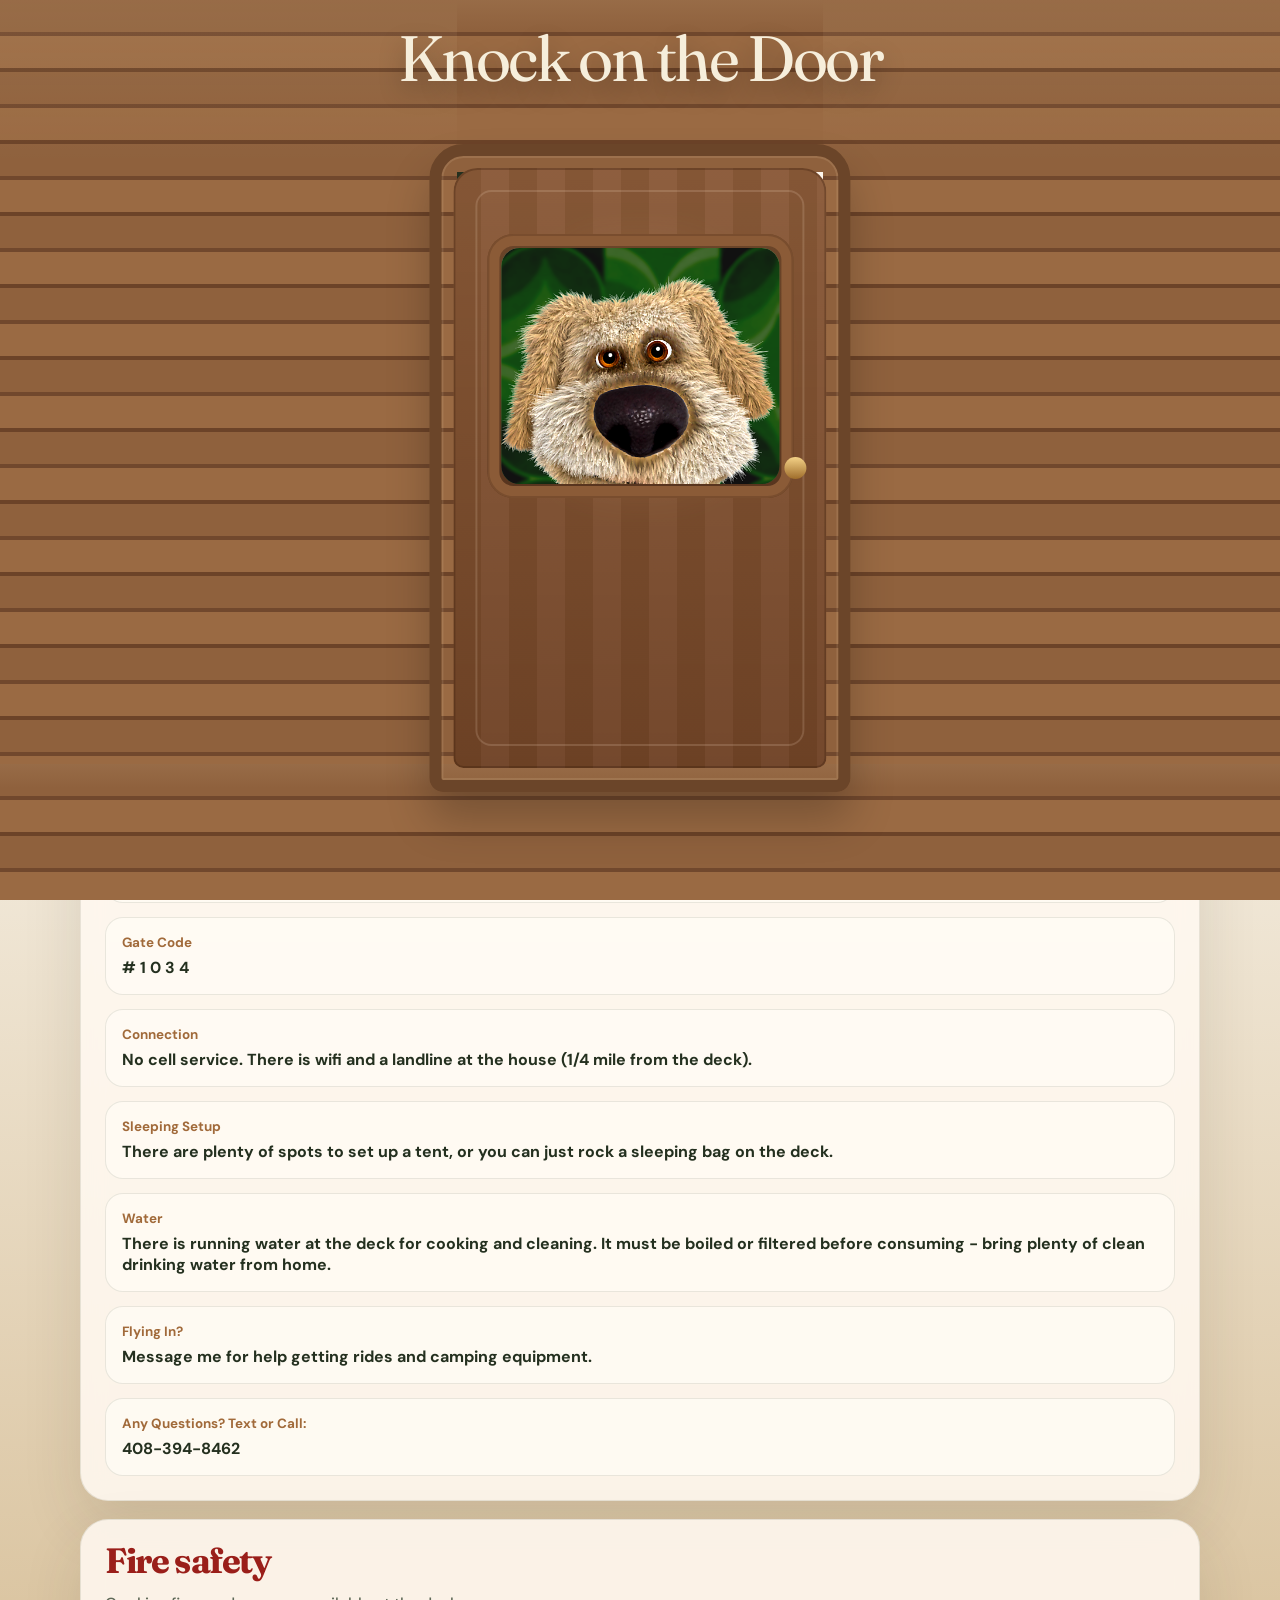
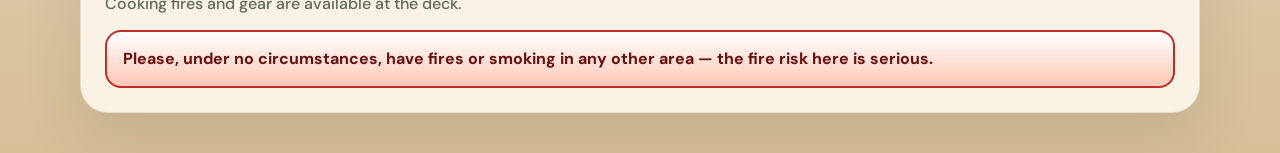
==== commit 672651c9: "What to Bring page, nav order, fire safety, Voices + home polish - Add what-to-bring.html checklist;" ====
--- a/index.html
+++ b/index.html
@@ -15,7 +15,7 @@
       rel="stylesheet"
     />
     <link rel="stylesheet" href="styles.css?v=20260330-7" />
-    <link rel="stylesheet" href="main.css?v=20260427-2" />
+    <link rel="stylesheet" href="main.css?v=20260428-16" />
   </head>
   <body>
     <script>
@@ -57,6 +57,7 @@
         </div>
         <nav class="nav-drawer-nav" aria-label="Main navigation">
           <a href="index.html" aria-current="page">Invite</a>
+          <a href="what-to-bring.html">What to Bring</a>
           <a href="invitees.html">Voices</a>
           <a href="history.html">The Land</a>
           <a href="photos.html">Photos</a>
@@ -69,6 +70,7 @@
           <a class="site-top-brand" href="index.html">Quarter Bentury</a>
           <nav class="site-top-links" aria-label="Main navigation">
             <a href="index.html" aria-current="page">Invite</a>
+            <a href="what-to-bring.html">What to Bring</a>
             <a href="invitees.html">Voices</a>
             <a href="history.html">The Land</a>
             <a href="photos.html">Photos</a>
@@ -85,7 +87,7 @@
         </section>
 
         <section class="grid">
-          <article class="panel">
+          <article class="panel panel--full">
             <p class="eyebrow">Formal invite</p>
             <h2>Quick Info</h2>
             <p>
@@ -100,20 +102,38 @@
                 <strong>300 Diablo Road, La Honda</strong>
               </div>
               <div>
+                <span>What to Bring</span>
+                <strong
+                  ><a
+                    class="checklist-link"
+                    href="what-to-bring.html"
+                    >Checklist</a
+                  ></strong
+                >
+              </div>
+              <div>
                 <span>Getting There</span>
-                <strong>The deck is in a gated community the end of a long dirt with no cell service. You'll be fine, don't worry.</strong>
+                <strong>The deck is in a gated community the end of a narrow dirt with no cell service. Drive slow and watch for cars coming the other way.</strong>
               </div>
               <div>
                 <span>Gate Code</span>
                 <strong> # 1 0 3 4</strong>
               </div>
               <div>
-                <span>Driving In</span>
-                <strong>The last few miles are on a narrow dirt road. Drive slow and watch for cars coming the other way.</strong>
+                <span>Connection</span>
+                <strong>No cell service. There is wifi and a landline at the house (1/4 mile from the deck).</strong>
               </div>
               <div>
-                <span>Connection</span>
-                <strong>No cell service. There is wifi and a landline at the house (1/4 mile from the deck).</strong>
+                <span>Sleeping Setup</span>
+                <strong>There are plenty of spots to set up a tent, or you can just rock a sleeping bag on the deck.</strong>
+              </div>
+              <div>
+                <span>Water</span>
+                <strong>There is running water at the deck for cooking and cleaning. It must be boiled or filtered before consuming - bring plenty of clean drinking water from home.</strong>
+              </div>
+              <div>
+                <span>Flying In?</span>
+                <strong>Message me for help getting rides and camping equipment.</strong>
               </div>
               <div>
                 <span>Any Questions? Text or Call:</span>
@@ -122,52 +142,21 @@
             </div>
           </article>
 
-          <article class="panel">
-            <h2 class="eyebrow">What to bring</h2>
-            <p>The Land has a good amount of supplies to support us. We will have speakers, lights, BBQs, pots/pans/dishes, running water (not potable), gas stoves, and rudimentary outhouses. Below is a list of things you will need to pack.</p>
-            <ul class="link-list">
-              <li>A tent, sleeping bag, and pillow</li>
-              <li>Sleeping pad or air mattress</li>
-              <li>Drinking Water</li>
-              <li>Food and drinks</li>
-              <li>A cooler for your food and drinks</li>
-              <li>Ice for your cooler for your food and drinks</li>
-              <li>3 days of clothes + outdoorsy shoes + flip flops</li>
-              <li>Toiletries</li>
-              <li>Instruments (bonus if you know how to play them)</li>
-              <li>Games to play</li>
-              <li>A book to read</li>
-              <li>Bathing suit and towel (for the creek)</li>
-              <li>Sunscreen and bug spray</li>
-            </ul>
-          </article>
-
-          <article class="panel panel--full">
-            <p class="eyebrow">Photo links</p>
-            <h2>Albums</h2>
-            <ul class="link-list link-list--albums">
-              <li>
-                <a
-                  href="https://photos.app.goo.gl/fQgkT5LSci4t2pbYA"
-                  target="_blank"
-                  rel="noopener noreferrer"
-                  >Historic photos of The Land</a>
-                <p>
-                  Hand picked photos from past events at the property.
-                </p>
-              </li>
-              <li>
-                <a
-                  href="https://photos.app.goo.gl/rozMMEJNyHc1gnii9"
-                  target="_blank"
-                  rel="noopener noreferrer"
-                  >Shared album — add your photos</a>
-                <p>
-                  Add your pictures from the weekend! Stick to a few favorites so the album doesn't
-                  blow up.
-                </p>
-              </li>
-            </ul>
+          <article
+            class="panel panel--full fire-safety-panel"
+            role="region"
+            aria-labelledby="fire-safety-heading"
+          >
+            <h2 id="fire-safety-heading">Fire safety</h2>
+            <div class="fire-safety-body">
+              <p>
+                Cooking fires and gear are available at the deck.
+              </p>
+              <p class="fire-safety-emphasis">
+                Please, <strong>under no circumstances</strong>, have fires or
+                smoking in any other area — the fire risk here is serious.
+              </p>
+            </div>
           </article>
         </section>
       </main>
@@ -204,7 +193,7 @@
     </main>
 
     <audio id="doorYes" preload="auto" src="yes.mp3"></audio>
-    <script src="nav.js?v=20260413-2"></script>
+    <script src="nav.js?v=20260428-2"></script>
     <script src="script.js?v=20260330-8"></script>
   </body>
 </html>
--- a/main.css
+++ b/main.css
@@ -38,6 +38,11 @@
   padding: 12px 0 40px;
 }
 
+/* Match hero → first panel spacing (18px) when multiple panels stack in the shell */
+.main-view .page-shell > .panel + .panel {
+  margin-top: 18px;
+}
+
 .main-view .hero-card,
 .main-view .panel {
   border: 1px solid var(--line);
@@ -143,6 +148,20 @@
 
 .main-view .panel a:hover {
   color: var(--text);
+}
+
+.main-view .detail-list .checklist-link {
+  color: #1565c0;
+  text-decoration-color: #1565c0;
+  text-decoration-thickness: 2px;
+  text-underline-offset: 5px;
+  text-decoration-skip-ink: none;
+}
+
+.main-view .detail-list .checklist-link:hover,
+.main-view .detail-list .checklist-link:focus-visible {
+  color: #0d47a1;
+  text-decoration-color: #0d47a1;
 }
 
 .main-view .link-list--albums li p {
@@ -418,33 +437,157 @@
 }
 
 .invitee-grid {
-  display: grid;
-  grid-template-columns: repeat(auto-fill, minmax(260px, 1fr));
-  gap: 18px;
-}
-
-.invitee-card h2 {
-  margin-top: 16px;
-  font-size: clamp(1.35rem, 3vw, 1.75rem);
+  display: flex;
+  flex-direction: column;
+  gap: 0;
+  padding: 8px 0 32px;
+  max-width: min(720px, 100%);
+  margin: 0 auto;
+}
+
+.invitee-card {
+  display: flex;
+  flex-direction: row;
+  align-items: center;
+  gap: clamp(12px, 3vw, 22px);
+  max-width: 100%;
+}
+
+.invitee-card:nth-child(odd) {
+  align-self: flex-start;
+  flex-direction: row;
+  margin-right: clamp(0px, 6vw, 48px);
+}
+
+.invitee-card:nth-child(even) {
+  align-self: flex-end;
+  flex-direction: row-reverse;
+  margin-left: clamp(0px, 6vw, 48px);
+  margin-top: clamp(1.85rem, 5.5vw, 3.25rem);
+}
+
+.invitee-card:nth-child(odd):nth-child(n + 3) {
+  margin-top: clamp(1.1rem, 3.2vw, 2.1rem);
+}
+
+.invitee-card:nth-child(1) {
+  margin-top: 0;
+}
+
+.invitee-avatar-wrap {
+  flex-shrink: 0;
+  line-height: 0;
 }
 
 .invitee-photo {
-  width: 100%;
-  aspect-ratio: 1;
+  width: clamp(184px, 48vw, 272px);
+  height: clamp(184px, 48vw, 272px);
   object-fit: cover;
-  border-radius: 20px;
-  border: 1px solid var(--line);
+  border-radius: 50%;
+  border: 3px solid rgba(255, 255, 255, 0.92);
+  box-shadow:
+    0 0 0 1px var(--line),
+    0 10px 28px rgba(54, 49, 33, 0.14);
   display: block;
 }
 
+.invitee-bubble {
+  position: relative;
+  flex: 1;
+  min-width: 0;
+  padding: 14px 18px 16px;
+  border-radius: 22px;
+  background: rgba(255, 252, 246, 0.96);
+  border: 1px solid var(--line);
+  box-shadow: var(--shadow);
+}
+
+/* Speech-bubble tail toward the avatar */
+.invitee-card:nth-child(odd) .invitee-bubble::before {
+  content: "";
+  position: absolute;
+  top: 50%;
+  left: -9px;
+  width: 0;
+  height: 0;
+  transform: translateY(-50%);
+  border: 9px solid transparent;
+  border-right-color: var(--line);
+  border-left: 0;
+}
+
+.invitee-card:nth-child(odd) .invitee-bubble::after {
+  content: "";
+  position: absolute;
+  top: 50%;
+  left: -7px;
+  width: 0;
+  height: 0;
+  transform: translateY(-50%);
+  border: 8px solid transparent;
+  border-right-color: rgba(255, 252, 246, 0.96);
+  border-left: 0;
+}
+
+.invitee-card:nth-child(even) .invitee-bubble::before {
+  content: "";
+  position: absolute;
+  top: 50%;
+  right: -9px;
+  width: 0;
+  height: 0;
+  transform: translateY(-50%);
+  border: 9px solid transparent;
+  border-left-color: var(--line);
+  border-right: 0;
+}
+
+.invitee-card:nth-child(even) .invitee-bubble::after {
+  content: "";
+  position: absolute;
+  top: 50%;
+  right: -7px;
+  width: 0;
+  height: 0;
+  transform: translateY(-50%);
+  border: 8px solid transparent;
+  border-left-color: rgba(255, 252, 246, 0.96);
+  border-right: 0;
+}
+
+.invitee-card .invitee-bubble h2 {
+  margin: 0 0 8px;
+  font-size: clamp(1.05rem, 2.8vw, 1.4rem);
+  font-family: "Fraunces", serif;
+  letter-spacing: -0.03em;
+  line-height: 1.15;
+  color: var(--text);
+}
+
 .invitee-quote {
-  margin: 12px 0 0;
+  margin: 0;
   padding: 0;
   border: none;
-  font-size: 0.98rem;
-  line-height: 1.6;
+  font-size: 0.96rem;
+  line-height: 1.58;
   color: var(--muted);
   font-style: italic;
+}
+
+@media (max-width: 520px) {
+  .invitee-grid {
+    max-width: 100%;
+    padding-left: 0;
+    padding-right: 0;
+  }
+
+  .invitee-card:nth-child(odd) {
+    margin-right: clamp(0px, 3vw, 20px);
+  }
+
+  .invitee-card:nth-child(even) {
+    margin-left: clamp(0px, 3vw, 20px);
+  }
 }
 
 .history-body h2 {
@@ -537,8 +680,14 @@
 
 /* —— Carousel —— */
 
-.panel--carousel {
-  padding: 16px;
+/* Narrower carousel on larger screens: ~75% width so 1200px assets downscale and read sharper. */
+@media (min-width: 768px) {
+  .panel--carousel .carousel {
+    width: 75%;
+    max-width: 75%;
+    margin-left: auto;
+    margin-right: auto;
+  }
 }
 
 .carousel-viewport {
@@ -615,3 +764,45 @@
   background: var(--secondary);
   transform: scale(1.15);
 }
+
+/* —— Home: fire safety —— */
+
+.fire-safety-panel {
+  border: 2px solid #c12c24;
+  background: linear-gradient(165deg, #fff2e8 0%, #ffcaba 48%, #ffe0d0 100%);
+  box-shadow:
+    0 4px 0 rgba(193, 44, 36, 0.12),
+    0 20px 40px rgba(193, 44, 36, 0.14);
+}
+
+.fire-safety-panel h2 {
+  margin: 0 0 14px;
+  color: #9a1f1a;
+  font-size: clamp(1.65rem, 4vw, 2.2rem);
+}
+
+.fire-safety-body {
+  margin: 0;
+}
+
+.fire-safety-body p {
+  margin: 0 0 12px;
+  color: #3d453a;
+  font-size: 1rem;
+  line-height: 1.6;
+  font-weight: 500;
+}
+
+.fire-safety-body p:last-child {
+  margin-bottom: 0;
+}
+
+.fire-safety-emphasis {
+  padding: 14px 16px;
+  border-radius: 16px;
+  border: 2px solid #c12c24;
+  background: linear-gradient(180deg, #ffffff 0%, #ffc8b8 100%);
+  color: #6a100c !important;
+  font-weight: 700 !important;
+  box-shadow: inset 0 1px 0 rgba(255, 255, 255, 0.85);
+}
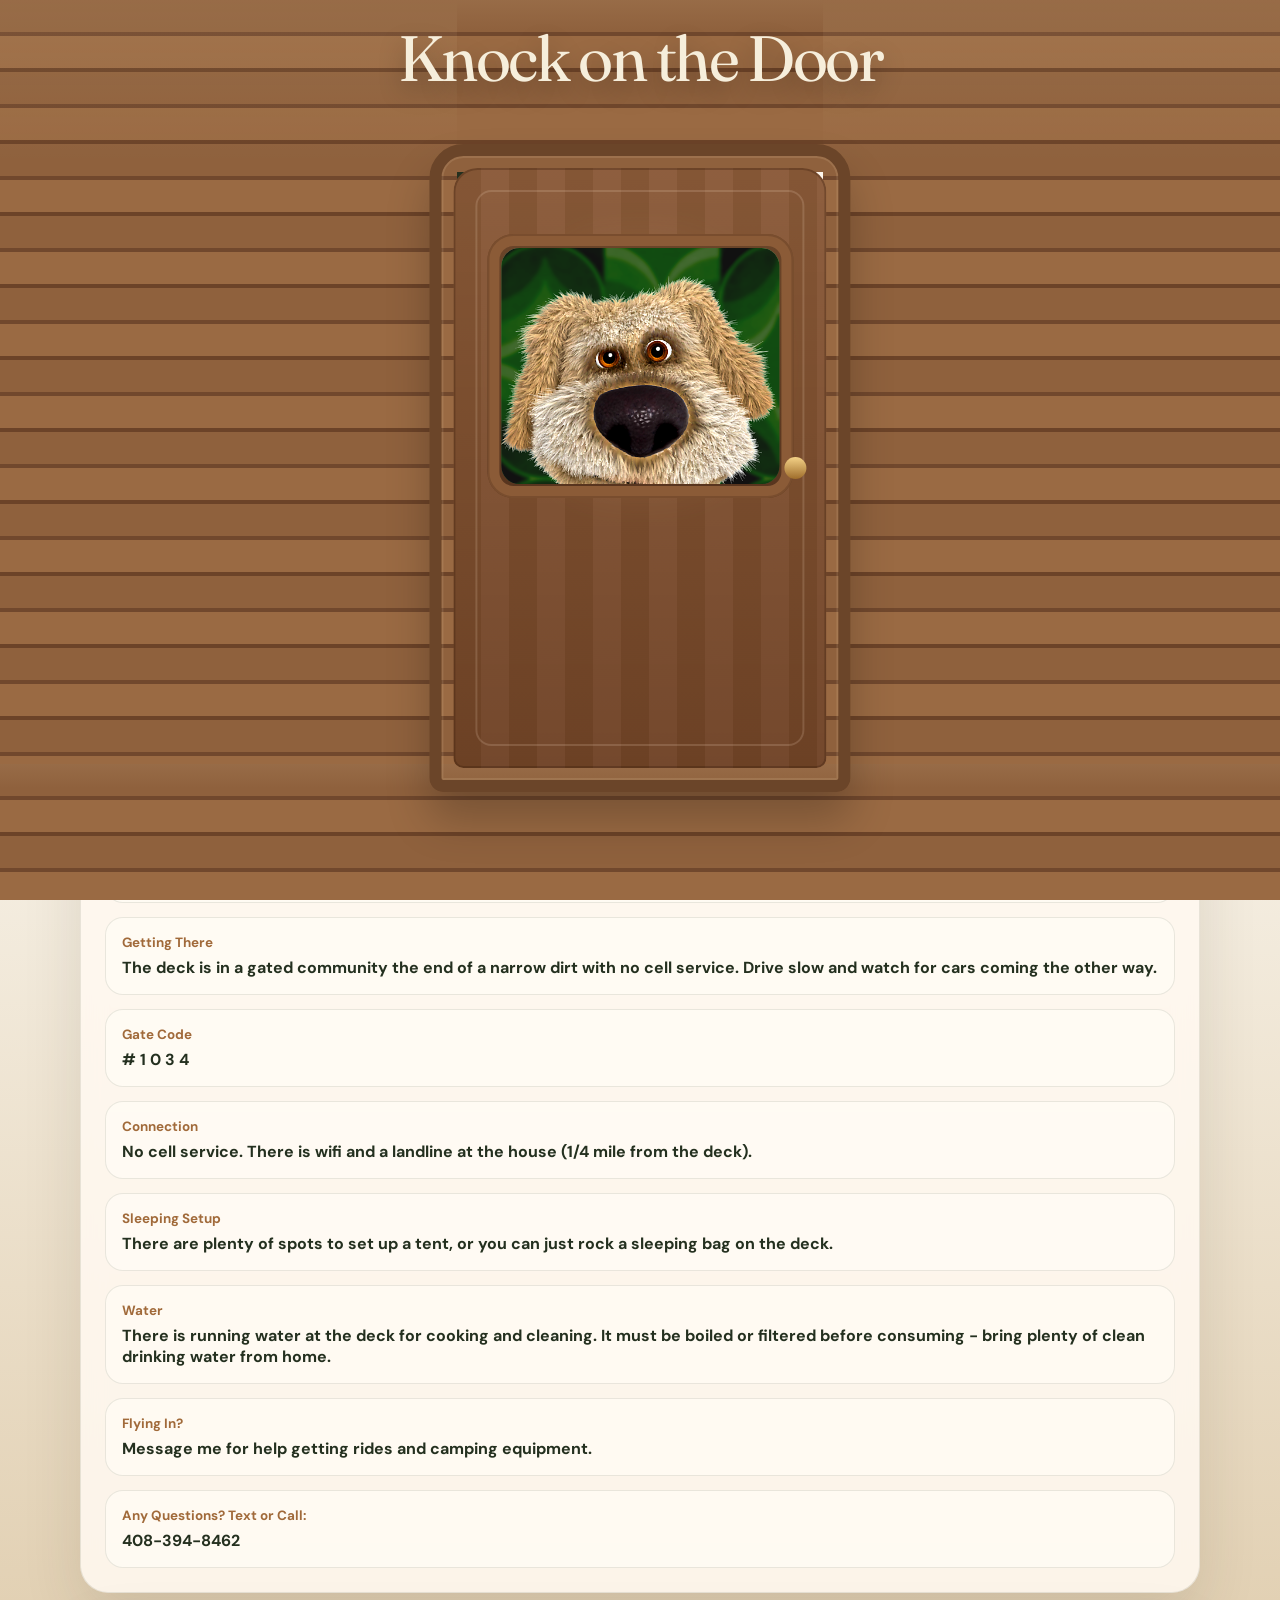
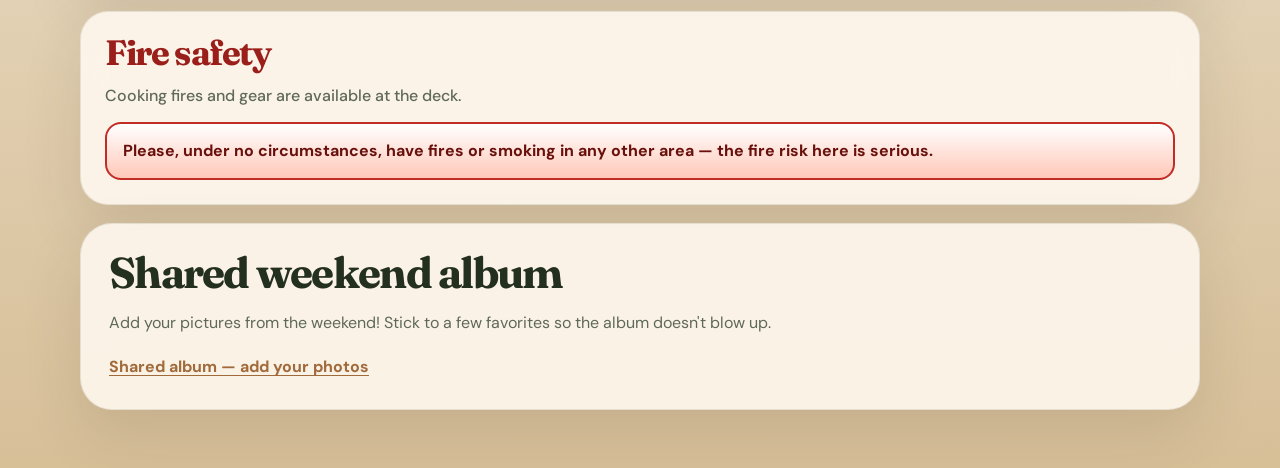
==== commit 16db7439: "Home album hero, packing checklist persistence, Land page paragraphs - Replace Quick Info album row " ====
--- a/index.html
+++ b/index.html
@@ -15,7 +15,7 @@
       rel="stylesheet"
     />
     <link rel="stylesheet" href="styles.css?v=20260330-7" />
-    <link rel="stylesheet" href="main.css?v=20260428-16" />
+    <link rel="stylesheet" href="main.css?v=20260429-3" />
   </head>
   <body>
     <script>
@@ -82,7 +82,7 @@
           <h1>Quarter Bentury at The Land</h1>
           <p class="hero-copy">
             Come celebrate my 25th birthday in the Santa Cruz Mountains! This year, my birthday falls on a 3 day weekend - also happy Juneteenth everyone - and I'm inviting all my friends to go camping at a big deck in the woods. 
-            This website is meant to brush aside the mundanity of another Partiful blast and invoke a feeling of awe in all invitees.
+            This website is meant to brush aside the mundanity of another Partiful blast and convince invitees near and far to participate.
           </p>
         </section>
 
@@ -109,6 +109,12 @@
                     href="what-to-bring.html"
                     >Checklist</a
                   ></strong
+                >
+              </div>
+              <div>
+                <span>Offline Guide</span>
+                <strong
+                  ><a class="checklist-link" href="guide.html">Download here</a></strong
                 >
               </div>
               <div>
@@ -159,6 +165,25 @@
             </div>
           </article>
         </section>
+
+        <section
+          class="hero-card hero-card--album"
+          aria-labelledby="weekend-album-heading"
+        >
+          <h2 id="weekend-album-heading">Shared weekend album</h2>
+          <p class="hero-copy">
+            Add your pictures from the weekend! Stick to a few favorites so the
+            album doesn't blow up.
+          </p>
+          <p class="hero-copy hero-card__cta">
+            <a
+              href="https://photos.app.goo.gl/rozMMEJNyHc1gnii9"
+              target="_blank"
+              rel="noopener noreferrer"
+              >Shared album — add your photos</a
+            >
+          </p>
+        </section>
       </main>
     </div>
 
--- a/main.css
+++ b/main.css
@@ -57,6 +57,31 @@
   margin-bottom: 18px;
 }
 
+.main-view .page-shell > section.grid + .hero-card {
+  margin-top: 18px;
+}
+
+.main-view .hero-card a {
+  color: var(--secondary);
+  font-weight: 700;
+  text-decoration: underline;
+  text-decoration-thickness: 1px;
+  text-underline-offset: 3px;
+}
+
+.main-view .hero-card a:hover {
+  color: var(--text);
+}
+
+.main-view .hero-card__cta {
+  margin-top: 6px;
+  margin-bottom: 0;
+}
+
+.main-view .hero-card .hero-copy + .hero-copy {
+  margin-top: 1.15em;
+}
+
 .main-view .eyebrow {
   margin: 0 0 10px;
   color: var(--secondary);
@@ -136,6 +161,95 @@
   margin: 18px 0 0;
   display: grid;
   gap: 14px;
+}
+
+/* —— Packing checklist (what-to-bring.html) —— */
+
+.main-view .link-list.pack-checklist li {
+  padding: 0;
+}
+
+.pack-checklist__row {
+  display: flex;
+  align-items: flex-start;
+  gap: 14px;
+  margin: 0;
+  padding: 16px;
+  min-height: 48px;
+  cursor: pointer;
+  border-radius: 18px;
+  transition: background 0.15s ease;
+}
+
+.pack-checklist__row:hover {
+  background: rgba(255, 255, 255, 0.35);
+}
+
+.pack-checklist__input {
+  position: absolute;
+  width: 1px;
+  height: 1px;
+  padding: 0;
+  margin: -1px;
+  overflow: hidden;
+  clip: rect(0, 0, 0, 0);
+  white-space: nowrap;
+  border: 0;
+}
+
+.pack-checklist__box {
+  flex: 0 0 auto;
+  position: relative;
+  width: 24px;
+  height: 24px;
+  margin-top: 2px;
+  border: 2px solid rgba(73, 81, 59, 0.35);
+  border-radius: 7px;
+  background: rgba(255, 252, 246, 0.9);
+  transition:
+    border-color 0.15s ease,
+    background 0.15s ease;
+}
+
+.pack-checklist__input:focus-visible + .pack-checklist__box {
+  outline: 2px solid var(--secondary);
+  outline-offset: 2px;
+}
+
+.pack-checklist__input:checked + .pack-checklist__box {
+  background: var(--secondary);
+  border-color: var(--secondary);
+}
+
+.pack-checklist__input:checked + .pack-checklist__box::after {
+  content: "";
+  position: absolute;
+  left: 7px;
+  top: 3px;
+  width: 6px;
+  height: 11px;
+  border: solid #fff;
+  border-width: 0 2.5px 2.5px 0;
+  transform: rotate(45deg);
+}
+
+.pack-checklist__text {
+  flex: 1;
+  min-width: 0;
+  color: var(--text);
+  font-weight: 600;
+  line-height: 1.5;
+  transition:
+    color 0.15s ease,
+    opacity 0.15s ease;
+}
+
+.pack-checklist__row:has(.pack-checklist__input:checked) .pack-checklist__text {
+  color: var(--muted);
+  text-decoration: line-through;
+  text-decoration-thickness: 1.5px;
+  text-underline-offset: 3px;
+  opacity: 0.88;
 }
 
 .main-view .panel a {
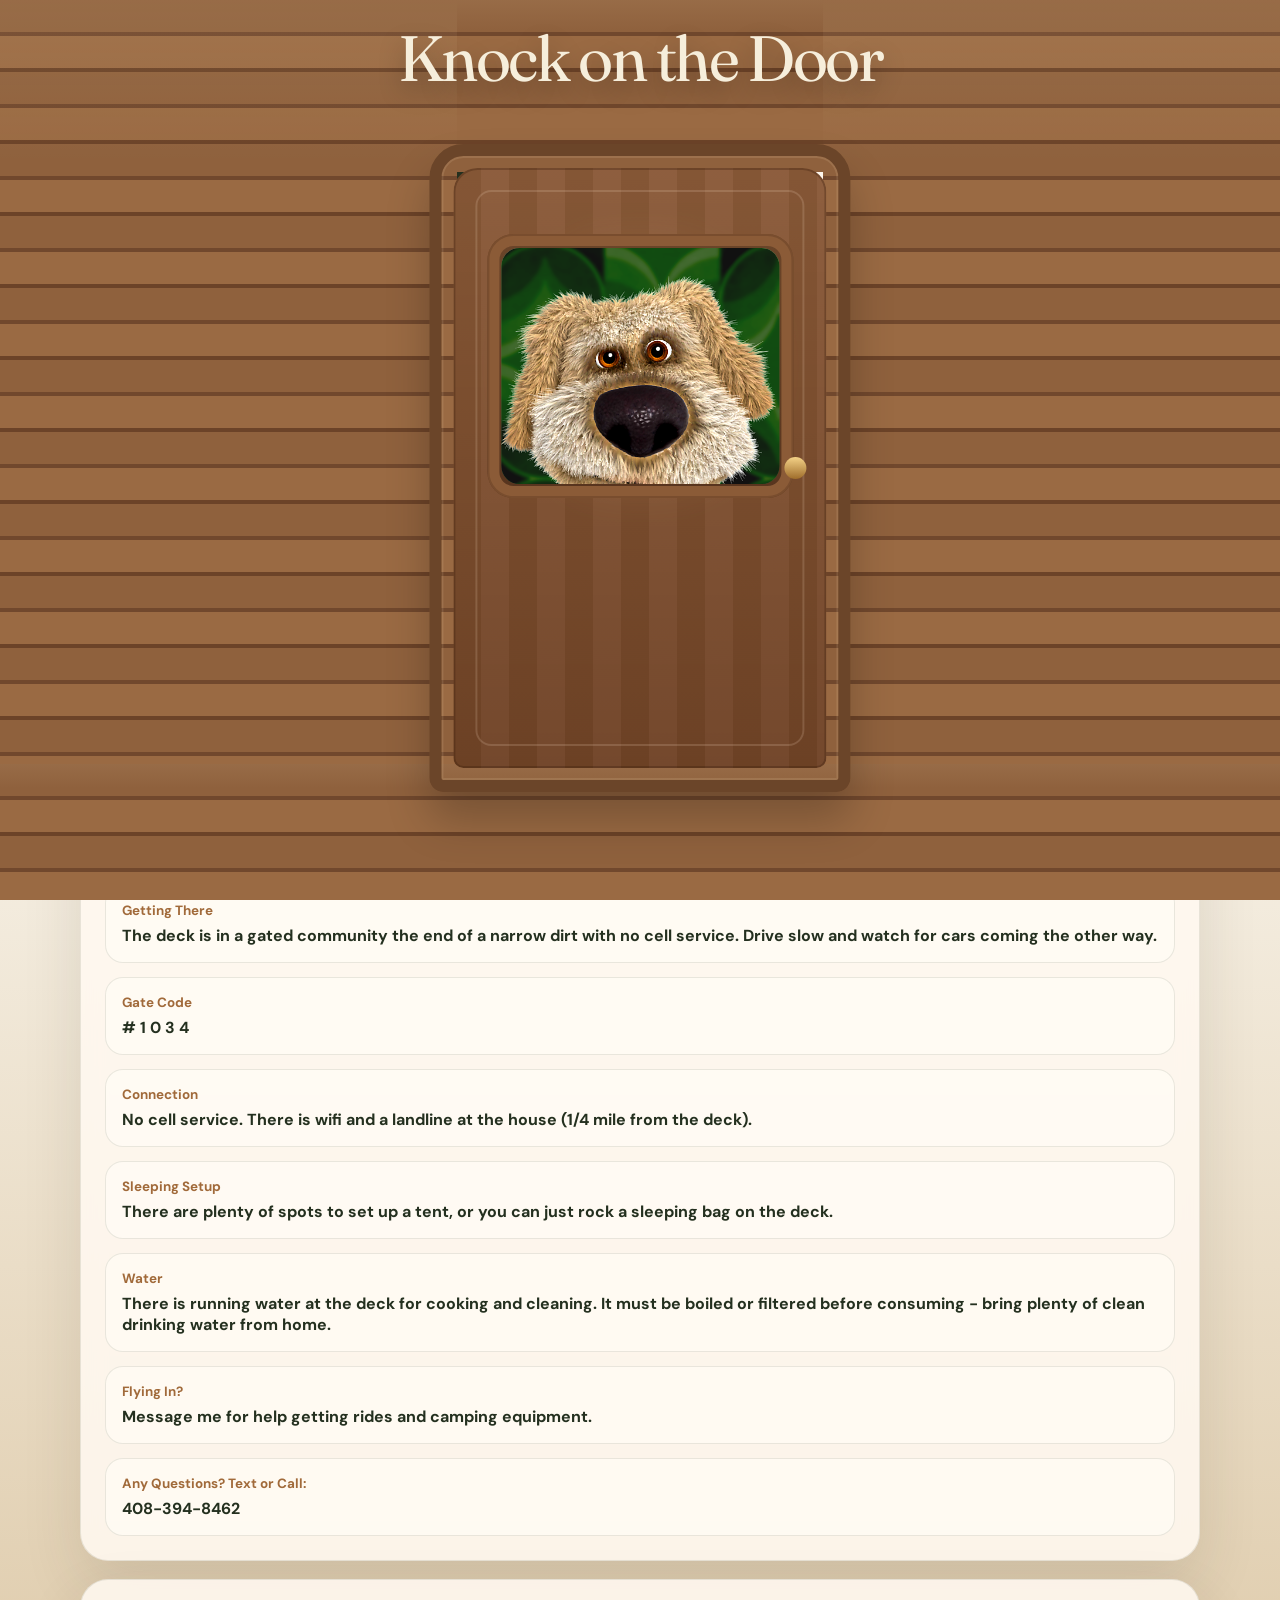
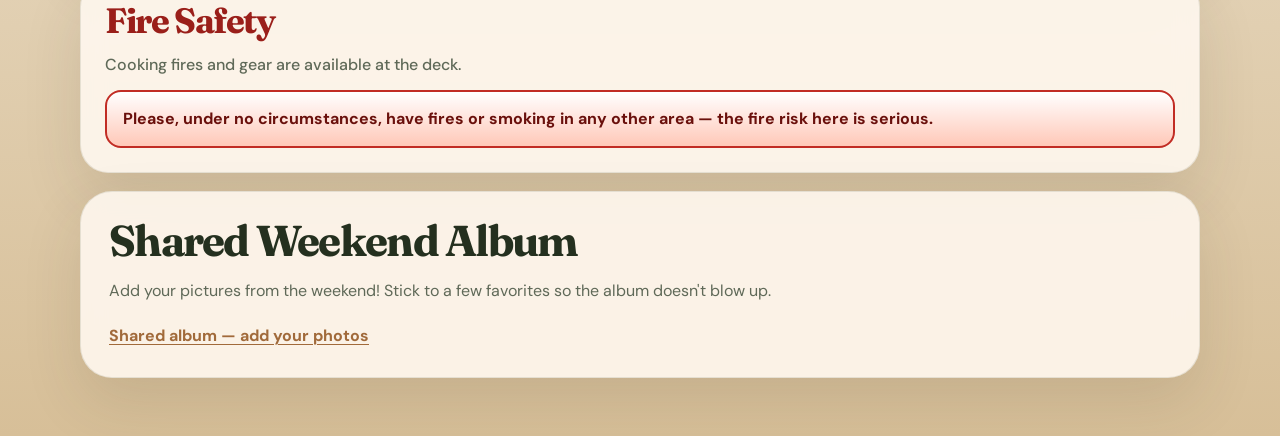
==== commit f0510a0c: "Copy and title polish across site pages - Guide: title case; clearer note about no cell service on d" ====
--- a/index.html
+++ b/index.html
@@ -82,13 +82,12 @@
           <h1>Quarter Bentury at The Land</h1>
           <p class="hero-copy">
             Come celebrate my 25th birthday in the Santa Cruz Mountains! This year, my birthday falls on a 3 day weekend - also happy Juneteenth everyone - and I'm inviting all my friends to go camping at a big deck in the woods. 
-            This website is meant to brush aside the mundanity of another Partiful blast and convince invitees near and far to participate.
+            This website is meant to brush aside the mundanity of another Partiful blast and inspire invitees near and far.
           </p>
         </section>
 
         <section class="grid">
           <article class="panel panel--full">
-            <p class="eyebrow">Formal invite</p>
             <h2>Quick Info</h2>
             <p>
               I'm hoping to gather all my friends in the woods and spend a few days playing games, jamming out, tossing dice, walking creeks, hacking sack, and eating. Not much of a strict itinerary but if you have any suggestions let me know.           </p>
@@ -153,7 +152,7 @@
             role="region"
             aria-labelledby="fire-safety-heading"
           >
-            <h2 id="fire-safety-heading">Fire safety</h2>
+            <h2 id="fire-safety-heading">Fire Safety</h2>
             <div class="fire-safety-body">
               <p>
                 Cooking fires and gear are available at the deck.
@@ -170,7 +169,7 @@
           class="hero-card hero-card--album"
           aria-labelledby="weekend-album-heading"
         >
-          <h2 id="weekend-album-heading">Shared weekend album</h2>
+          <h2 id="weekend-album-heading">Shared Weekend Album</h2>
           <p class="hero-copy">
             Add your pictures from the weekend! Stick to a few favorites so the
             album doesn't blow up.
